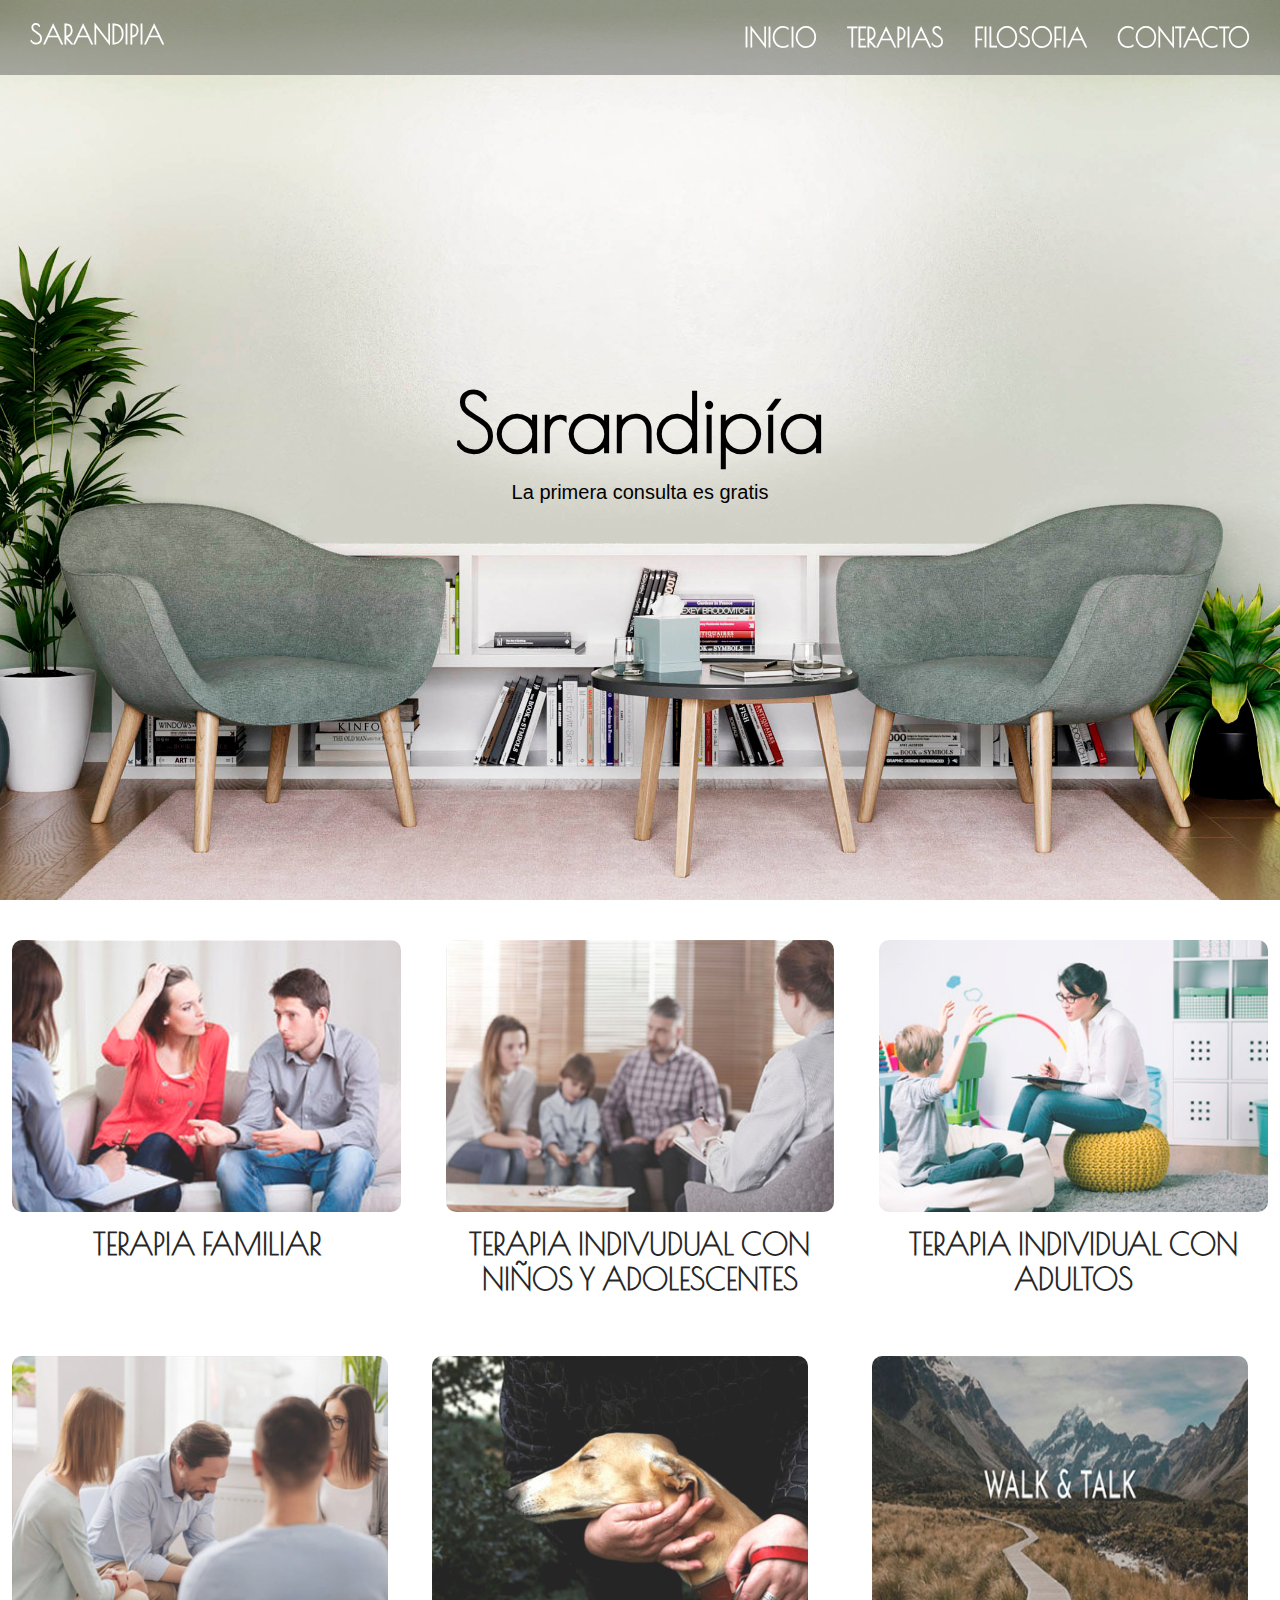
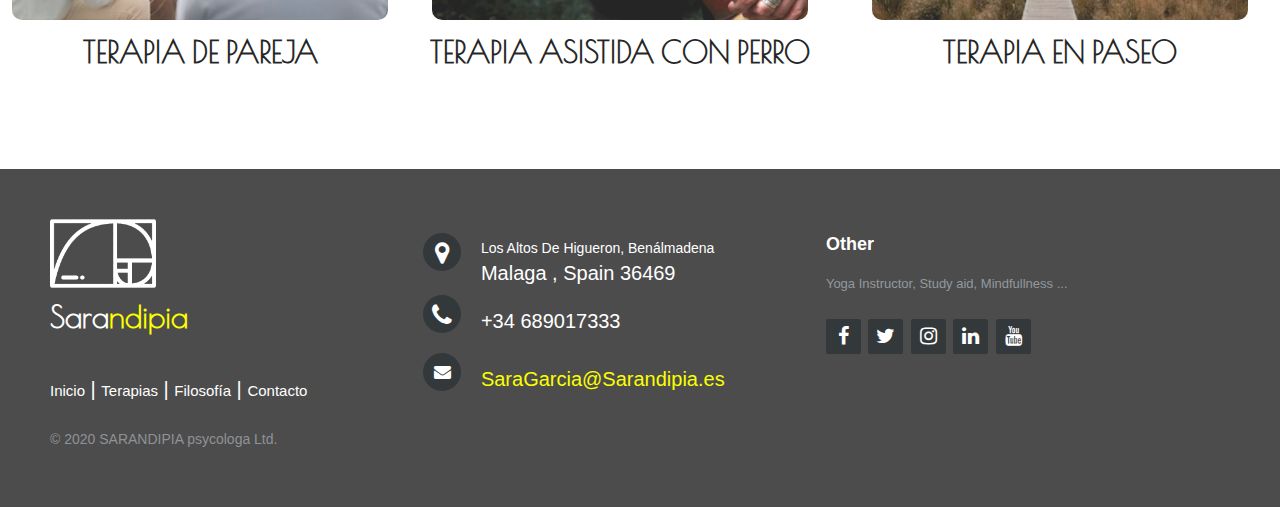
==== index.html @ 500e5649 "Add files via upload" ====
<!DOCTYPE html>
<html lang="es">
	<head>
		<meta charset="UTF-8">
		<meta name="viewport" content="width=device-width, initial-scale=1">
		<title>SARANDIPIA</title>
		<link rel="icon" href="img/favicon.png">
		<link href="css/nav.css" rel="stylesheet">
		<link href="css/style.css" type="text/css" rel="stylesheet">    
		<link href="https://fonts.googleapis.com/css2?family=Poiret+One&display=swap" rel="stylesheet">
		<link rel="stylesheet" href="https://cdnjs.cloudflare.com/ajax/libs/font-awesome/4.7.0/css/font-awesome.min.css">
	</head>
	<body>
		<div class="grid-container">
			<nav class="nav">   
				<!--NAV-->
				<div class="container1">
					<div class="logo">
						<a href="index.html">SARANDIPIA</a>
					</div>
					<div id="mainListDiv" class="main_list">
						<ul class="navlinks">
							<li><a href="index.html">INICIO</a></li>
							<li><a href="terapias.html">TERAPIAS</a></li>
							<li><a href="filosofia.html">FILOSOFIA</a></li>
							<li><a href="contacto.html">CONTACTO</a></li>
						</ul>
					</div>
					<span class="navTrigger">
						<i></i>
						<i></i>
						<i></i>
					</span>
				</div>
			</nav> 
			<!--JUMBO-->
			<div class="jumbo">
				<div class="jumboheader">
                    Sarandipía <br>
                    <p>La primera consulta es gratis<p>
                </div> 
			</div>
			<div class="jumbo1">
				<div class="jumboheader">
                    Sarandipía <br>
                    <p>La primera consulta es gratis<p>
                </div> 
            </div>
            <!--GRID-->
			<div class="linkbox">
				<div class="container3">
                    <a href="terapias.html#terafam" style="text-decoration: none; color: black ;">
					<img src="img/pic1.jpg" alt="engine1" class="image">
						<div class="overlay">
						<div class="text">TERAPIA FAMILIAR</div>
                    </div>
                    </a>
				</div>
				<div class="container3">
                    <a href="terapias.html#indinino" style="text-decoration: none; color: black ;">
					<img src="img/pic2.jpg" alt="engine2" class="image">
						<div class="overlay">
						<div class="text">TERAPIA INDIVUDUAL CON NIÑOS Y ADOLESCENTES</div>
                    </div>
                    </a>
				</div>
				<div class="container3">
                    <a href="terapias.html#indiadult" style="text-decoration: none; color: black ;">
					<img src="img/pic3.jpg" alt="engine3" class="image">
						<div class="overlay">
						<div class="text">TERAPIA INDIVIDUAL CON ADULTOS</div>
                    </div>
                    </a>
                </div>
            </div>
            <div class="linkbox">
                <div class="container3">
                    <a href="terapias.html#terapareja" style="text-decoration: none; color: black ;">
                    <img src="img/pic4.jpg" alt="engine4" class="image">
                        <div class="overlay">
                        <div class="text">TERAPIA DE PAREJA</div>
                    </div>
                    </a>
				</div>
				<div class="container3">
                    <a href="terapias.html#teraperro" style="text-decoration: none; color: black ;">
					<img src="img/pic5.jpg" alt="engine1" class="image">
						<div class="overlay">
						<div class="text">TERAPIA ASISTIDA CON PERRO</div>
					</div>
				</div>
				<div class="container3">
                    <a href="terapias.html#terapaseo" style="text-decoration: none; color: black ;">
					<img src="img/pic6.jpg" alt="engine2" class="image">
						<div class="overlay">
						<div class="text">TERAPIA EN PASEO</div>
					</div>
                </div>
            </div>
        </div>
        <footer class="footer-distributed">
            <div class="footer-left">
                <img src="img/fibo.png">
                <h3>Sara<span>ndipia</span></h3>
                <p class="footer-links">
                    <a href="index.html">Inicio</a>
                    |
                    <a href="terapias.html">Terapias</a>
                    |
                    <a href="filosofia.html">Filosofía</a>
                    |
                    <a href="contact.html">Contacto</a>
                </p>
                <p class="footer-company-name">© 2020 SARANDIPIA psycologa Ltd.</p>
            </div>
            <div class="footer-center">
                <div>
                    <i class="fa fa-map-marker"></i>
                    <p><span> Los Altos De Higueron, Benálmadena</span>
                        Malaga , Spain 36469</p>
                </div>
                <div>
                    <i class="fa fa-phone"></i>
                    <p>+34 689017333</p>
                </div>
                <div>
                    <i class="fa fa-envelope"></i>
                    <p><a href="mailto:saragarcia@sarandipia.es">SaraGarcia@Sarandipia.es</a></p>
                </div>
            </div>
            <div class="footer-right">
                <p class="footer-company-about">
                    <span>Other </span>
                    Yoga Instructor, Study aid, Mindfullness ...</p>
                <div class="footer-icons">
                    <a href="#"><i class="fa fa-facebook"></i></a>
                    <a href="#"><i class="fa fa-twitter"></i></a>
                    <a href="#"><i class="fa fa-instagram"></i></a>
                    <a href="#"><i class="fa fa-linkedin"></i></a>
                    <a href="#"><i class="fa fa-youtube"></i></a>
                </div>
            </div>
        </footer>
    </body>
    <script src="js/jquery.min.js"></script>
    <script src="js/scripts.js"></script>
</html>
---- css/nav.css ----
html,
body {
    margin: 0;
    box-sizing : border-box ;
    font-family : 'Poiret One', cursive; 
    font-size : 62.5% ;
    font-size : 10px;
    color: black;
}

.nav {
    width: 100%;
    height: 35px;
    position: fixed;
    line-height: 30px;
    text-align: center;
    background-color: rgb(94, 94, 94, 0.5);/************ NAVBAR BACKGROUND COLOR ************/
    z-index: 1;
}

.nav div.logo {
    float: left;
    width: auto;
    height: auto;
    padding-left: 3rem;
}
/************************************************************LOGO********************************/
.nav div.logo a {
    text-decoration: none;
    color: rgb(255, 255, 255);
    font-size: 2.5rem;
    font-weight: bold;
}

.nav div.logo a:hover {
    color: #37ff05;
    text-shadow: #37ff05;
}

.nav div.main_list {
    height: 65px;
    float: right;
}

.nav div.main_list ul {
    width: 100%;
    height: 65px;
    display: flex;
    list-style: none;
    margin: 0;
    padding: 0;
}

.nav div.main_list ul li {
    width: auto;
    height: 65px;
    padding: 0;
    padding-right: 3rem;
}
/************************************************************navbar list *************************/
.nav div.main_list ul li a {
    text-decoration: none;
    color: #fff;
    line-height: 35px;
    font-size: 2.5rem;
    font-weight: bold;
}
.nav div.main_list ul li a:hover {
    color: #37ff05;
    font-size: 2.51rem;
    
}
/************************************************************Home section****************************/
.navTrigger {
    display: none;
}
.nav {
    padding-top: 20px;
    padding-bottom: 20px;
    -webkit-transition: all 0.4s ease;
    transition: all 0.4s ease;
}
/*********************************************************Media query section*************************/
@media screen and (min-width: 768px) and (max-width: 1024px) {
    .container1 {
        margin: 0;
    }
}

@media screen and (max-width:768px) {
    .navTrigger {
        display: block;
    }
    .nav div.logo {
        margin-left: 15px;
    }
    .nav div.main_list {
        width: 50%;
        height: 0;
        overflow: hidden;
    }
    .nav div.show_list {
        height: auto;
        display: none;
        padding-top: 55px;     /************************DROP MENU PADDING FROM TOP******************/
    }
    .nav div.main_list ul {
        flex-direction: column;
        width: 100%;
        height: 30vh;
        padding-top: 30px;
        right: 0;
        left: 0;
        bottom: 0;
        background-color:  black;
        background-position: center top;
    }
    .nav div.main_list ul li {
        width: 100%;
        text-align: right;
    }
    .nav div.main_list ul li a {
        text-align: center;
        width: 100%;
        font-size: 3rem;
        padding: 20px;       /*************** drop menus text distance from the right *****************/
    }
    .nav div.media_button {
        display: block;
    }
}
/*************************************************Animation *******************************************/
.navTrigger {
    cursor: pointer;
    width: 30px;
    height: 25px;
    margin: auto;
    position: absolute;
    right: 30px;
    top: 0;
    bottom: 0;
}

.navTrigger i {
    background-color: #fff;
    border-radius: 2px;
    content: '';
    display: block;
    width: 100%;
    height: 4px;
}

.navTrigger i:nth-child(1) {
    -webkit-animation: outT 0.8s backwards;
    animation: outT 0.8s backwards;
    -webkit-animation-direction: reverse;
    animation-direction: reverse;
}

.navTrigger i:nth-child(2) {
    margin: 5px 0;
    -webkit-animation: outM 0.8s backwards;
    animation: outM 0.8s backwards;
    -webkit-animation-direction: reverse;
    animation-direction: reverse;
}

.navTrigger i:nth-child(3) {
    -webkit-animation: outBtm 0.8s backwards;
    animation: outBtm 0.8s backwards;
    -webkit-animation-direction: reverse;
    animation-direction: reverse;
}

.navTrigger.active i:nth-child(1) {
    -webkit-animation: inT 0.8s forwards;
    animation: inT 0.8s forwards;
}

.navTrigger.active i:nth-child(2) {
    -webkit-animation: inM 0.8s forwards;
    animation: inM 0.8s forwards;
}

.navTrigger.active i:nth-child(3) {
    -webkit-animation: inBtm 0.8s forwards;
    animation: inBtm 0.8s forwards;
}

@-webkit-keyframes inM {
    50% {
        -webkit-transform: rotate(0deg);
    }
    100% {
        -webkit-transform: rotate(45deg);
    }
}
@keyframes inM {
    50% {
        transform: rotate(0deg);
    }
    100% {
        transform: rotate(45deg);
    }
}

@-webkit-keyframes outM {
    50% {
        -webkit-transform: rotate(0deg);
    }
    100% {
        -webkit-transform: rotate(45deg);
    }
}

@keyframes outM {
    50% {
        transform: rotate(0deg);
    }
    100% {
        transform: rotate(45deg);
    }
}

@-webkit-keyframes inT {
    0% {
        -webkit-transform: translateY(0px) rotate(0deg);
    }
    50% {
        -webkit-transform: translateY(9px) rotate(0deg);
    }
    100% {
        -webkit-transform: translateY(9px) rotate(135deg);
    }
}

@keyframes inT {
    0% {
        transform: translateY(0px) rotate(0deg);
    }
    50% {
        transform: translateY(9px) rotate(0deg);
    }
    100% {
        transform: translateY(9px) rotate(135deg);
    }
}

@-webkit-keyframes outT {
    0% {
        -webkit-transform: translateY(0px) rotate(0deg);
    }
    50% {
        -webkit-transform: translateY(9px) rotate(0deg);
    }
    100% {
        -webkit-transform: translateY(9px) rotate(135deg);
    }
}

@keyframes outT {
    0% {
        transform: translateY(0px) rotate(0deg);
    }
    50% {
        transform: translateY(9px) rotate(0deg);
    }
    100% {
        transform: translateY(9px) rotate(135deg);
    }
}

@-webkit-keyframes inBtm {
    0% {
        -webkit-transform: translateY(0px) rotate(0deg);
    }
    50% {
        -webkit-transform: translateY(-9px) rotate(0deg);
    }
    100% {
        -webkit-transform: translateY(-9px) rotate(135deg);
    }
}

@keyframes inBtm {
    0% {
        transform: translateY(0px) rotate(0deg);
    }
    50% {
        transform: translateY(-9px) rotate(0deg);
    }
    100% {
        transform: translateY(-9px) rotate(135deg);
    }
}

@-webkit-keyframes outBtm {
    0% {
        -webkit-transform: translateY(0px) rotate(0deg);
    }
    50% {
        -webkit-transform: translateY(-9px) rotate(0deg);
    }
    100% {
        -webkit-transform: translateY(-9px) rotate(135deg);
    }
}

@keyframes outBtm {
    0% {
        transform: translateY(0px) rotate(0deg);
    }
    50% {
        transform: translateY(-9px) rotate(0deg);
    }
    100% {
        transform: translateY(-9px) rotate(135deg);
    }
}

.affix {
    padding: 0;
    background-color: #111;
}

.myH2 {
    text-align:center;
    font-size: 4rem;
}
.myP {
    text-align: justify;
    padding-left:15%;
    padding-right:15%;
    font-size: 20px;
}
@media all and (max-width:768px){
    .myP {
        padding:2%;
    }
}
---- css/style.css ----
/*********************************BODY***************************************/
body {
  margin: 0;
  font-size: 20px;
}

/*********************************BODY***************************************/
/*********************************JUMBO**************************************/
.jumbo {
  background: url(about1.jpg) no-repeat center;
  background-size: cover;
  height: 100vh;
  width: 100%;
}

.jumbo1 {
  background: url(about2.jpg) no-repeat center;
  background-size: cover;
  height: 100vh;
  width: 100%;
}

@media screen and (max-width: 769px) {
  /*******mobile*****/
  div.jumbo {
    display: none;
  }
  div.btmbox {
    background: rgba(3, 0, 155, 0.1);
  }
  div.jumboheader {
    color: white;
  }
  div.overlay {
    display: -ms-grid;
    display: grid;
  }
  div.jumboheader {
    font-size: 6rem;
  }
  div.container3 {
    opacity: 1;
  }
}

@media screen and (max-width: 600px) {
  div.linkbox {
    display: -ms-grid;
    display: grid;
    -ms-grid-columns: 1fr;
        grid-template-columns: 1fr;
  }
}

@media screen and (min-width: 769px) {
  /*****TABLET an above*******/
  div.jumbo1 {
    display: none;
  }
}

.jumboheader {
  cursor: default;
  color: black;
  text-align: center;
  -ms-grid-columns: 100%;
      grid-template-columns: 100%;
  -ms-grid-rows: 100vh;
      grid-template-rows: 100vh;
  height: 100vh;
  width: 100%;
  padding-top: 45vh;
  font-family: 'Poiret One', cursive;
  font-size: 8rem;
  font-weight: bolder;
  line-height: 3.5rem;
}

/*********************************JUMBO**************************************/
/*********************************IMG CONTAINER******************************/
.grid-container1 {
  display: -ms-grid;
  display: grid;
  -ms-grid-columns: 1fr 1fr 1fr;
      grid-template-columns: 1fr 1fr 1fr;
  -ms-grid-rows: 1fr 1fr 1fr;
      grid-template-rows: 1fr 1fr 1fr;
  gap: 0px 0px;
}

.linkbox {
  display: -webkit-box;
  display: -ms-flexbox;
  display: flex;
  -webkit-box-pack: center;
      -ms-flex-pack: center;
          justify-content: center;
  text-align: center;
  font-size: 2rem;
  font-weight: bolder;
  padding-top: 2rem;
  padding-bottom: 2rem;
  grid-gap: 2rem;
  -ms-grid-columns: (minmax(250px, 2fr))[auto-fill];
      grid-template-columns: repeat(auto-fill, minmax(250px, 2fr));
}

.container3 {
  position: relative;
  width: 100%;
  padding-top: 2rem;
  opacity: 0.85;
  -webkit-transition: 0.5s ease;
  transition: 0.5s ease;
}

.image {
  width: 94%;
  height: auto;
  border-radius: 10px;
}

.container3:hover {
  opacity: 1;
}

.text {
  font-size: 3rem;
  margin-top: 60px;
  font-weight: bold;
  margin-top: 10px;
}

/*********************************IMG CONTAINER******************************/
/***********************************terapias*********************************/
.main {
  left: 50%;
  font-size: 3rem;
  font-weight: bold;
  line-height: 3.5rem;
  padding-top: 5rem;
  padding-bottom: 5rem;
  overflow: hidden;
}

.textblock {
  margin-right: 30px;
  margin-left: 30px;
}

@media screen and (min-width: 769px) {
  .textblock {
    margin-left: 5rem;
    margin-right: 5rem;
    border: 0px solid;
    border-color: #e5e5e5 #dbdbdb #d2d2d2;
    border-radius: 20px;
    padding: 20px 10px 20px 20px;
    -webkit-box-shadow: rgba(0, 0, 0, 0.3) 2px 2px 5px;
    box-shadow: rgba(0, 0, 0, 0.3) 2px 2px 5px;
  }
}

.textblock .col {
  -webkit-box-sizing: border-box;
          box-sizing: border-box;
  width: 250px;
  height: 150px;
  color: #343434;
  border-right: 1px solid #dadada;
}

p {
  padding-top: 15px;
  font-size: 2rem;
  font-family: Arial, Helvetica, sans-serif;
  font-weight: 200;
}

h3 {
  font-family: Arial, Helvetica, sans-serif;
  font-weight: bolder;
  font-size: 5rem;
  line-height: 5rem;
  padding-top: 0px;
  color: #30a1a5;
}

.pic1 {
  float: left;
  padding-left: 2px;
  padding-right: 20px;
  border-radius: 20px;
  padding-bottom: 30px;
  padding-top: 30px;
}

.pic2 {
  float: right;
  padding-left: 20px;
  padding-right: 2px;
  border-radius: 20px;
  padding-bottom: 30px;
}

@media screen and (max-width: 600px) {
  div.main {
    -webkit-box-pack: center;
        -ms-flex-pack: center;
            justify-content: center;
  }
  h3 {
    font-size: 3rem;
    -ms-flex-item-align: center;
        -ms-grid-row-align: center;
        align-self: center;
  }
}

/***********************************terapias*********************************/
/************************************FOOTER**********************************/
footer {
  position: static;
  bottom: 0;
}

@media (max-height: 800px) {
  footer {
    position: static;
  }
  header {
    padding-top: 40px;
  }
}

.footer-distributed {
  background-color: rgba(0, 0, 0, 0.7);
  -webkit-box-sizing: border-box;
          box-sizing: border-box;
  width: 100%;
  text-align: left;
  font: bold 16px sans-serif;
  padding: 50px 50px 60px 50px;
  margin-top: 80px;
}

.footer-distributed .footer-left,
.footer-distributed .footer-center,
.footer-distributed .footer-right {
  display: inline-block;
  vertical-align: top;
}

/* Footer left */
.footer-distributed .footer-left {
  width: 30%;
}

.footer-distributed h3 {
  color: #ffffff;
  font-family: 'Poiret One', cursive;
  margin: 0;
  font-size: 3rem;
}

/* The company logo */
.footer-distributed .footer-left img {
  width: 30%;
}

.footer-distributed h3 span {
  color: #fbff00;
}

/* Footer links */
.footer-distributed .footer-links {
  color: #ffffff;
  margin: 20px 0 12px;
}

.footer-distributed .footer-links :hover {
  color: #37ff05;
}

.footer-distributed .footer-links a {
  display: inline-block;
  line-height: 1.8;
  text-decoration: none;
  color: inherit;
  font-size: 1.5rem;
}

.footer-distributed .footer-company-name {
  color: #8f9296;
  font-size: 14px;
  font-weight: normal;
  margin: 0;
}

/* Footer Center */
.footer-distributed .footer-center {
  width: 35%;
}

.footer-distributed .footer-center i {
  background-color: #33383b;
  color: #ffffff;
  font-size: 25px;
  width: 38px;
  height: 38px;
  border-radius: 50%;
  text-align: center;
  line-height: 42px;
  margin: 10px 15px;
  vertical-align: middle;
}

.footer-distributed .footer-center i.fa-envelope {
  font-size: 17px;
  line-height: 38px;
}

.footer-distributed .footer-center p {
  display: inline-block;
  color: #ffffff;
  vertical-align: middle;
  margin: 0;
}

.footer-distributed .footer-center p :hover {
  color: #000141;
}

.footer-distributed .footer-center p span {
  display: block;
  font-weight: normal;
  font-size: 14px;
  line-height: 2;
}

.footer-distributed .footer-center p a {
  color: #fbff00;
  text-decoration: none;
}

/* Footer Right */
.footer-distributed .footer-right {
  width: 30%;
}

.footer-distributed .footer-company-about {
  line-height: 20px;
  color: #92999f;
  font-size: 13px;
  font-weight: normal;
  margin: 0;
}

.footer-distributed .footer-company-about span {
  display: block;
  color: #ffffff;
  font-size: 18px;
  font-weight: bold;
  margin-bottom: 20px;
}

.footer-distributed .footer-icons {
  margin-top: 25px;
}

.footer-distributed .footer-icons a {
  display: inline-block;
  width: 35px;
  height: 35px;
  cursor: pointer;
  background-color: #33383b;
  border-radius: 2px;
  font-size: 20px;
  color: #ffffff;
  text-align: center;
  line-height: 35px;
  margin-right: 3px;
  margin-bottom: 5px;
}

/* Here is the code for Responsive Footer */
/* You can remove below code if you don't want Footer to be responsive */
@media (max-width: 880px) {
  .footer-distributed .footer-left,
  .footer-distributed .footer-center,
  .footer-distributed .footer-right {
    display: block;
    width: 100%;
    margin-bottom: 40px;
    text-align: center;
  }
  .footer-distributed .footer-center i {
    margin-left: 0;
  }
}
/*# sourceMappingURL=style.css.map */
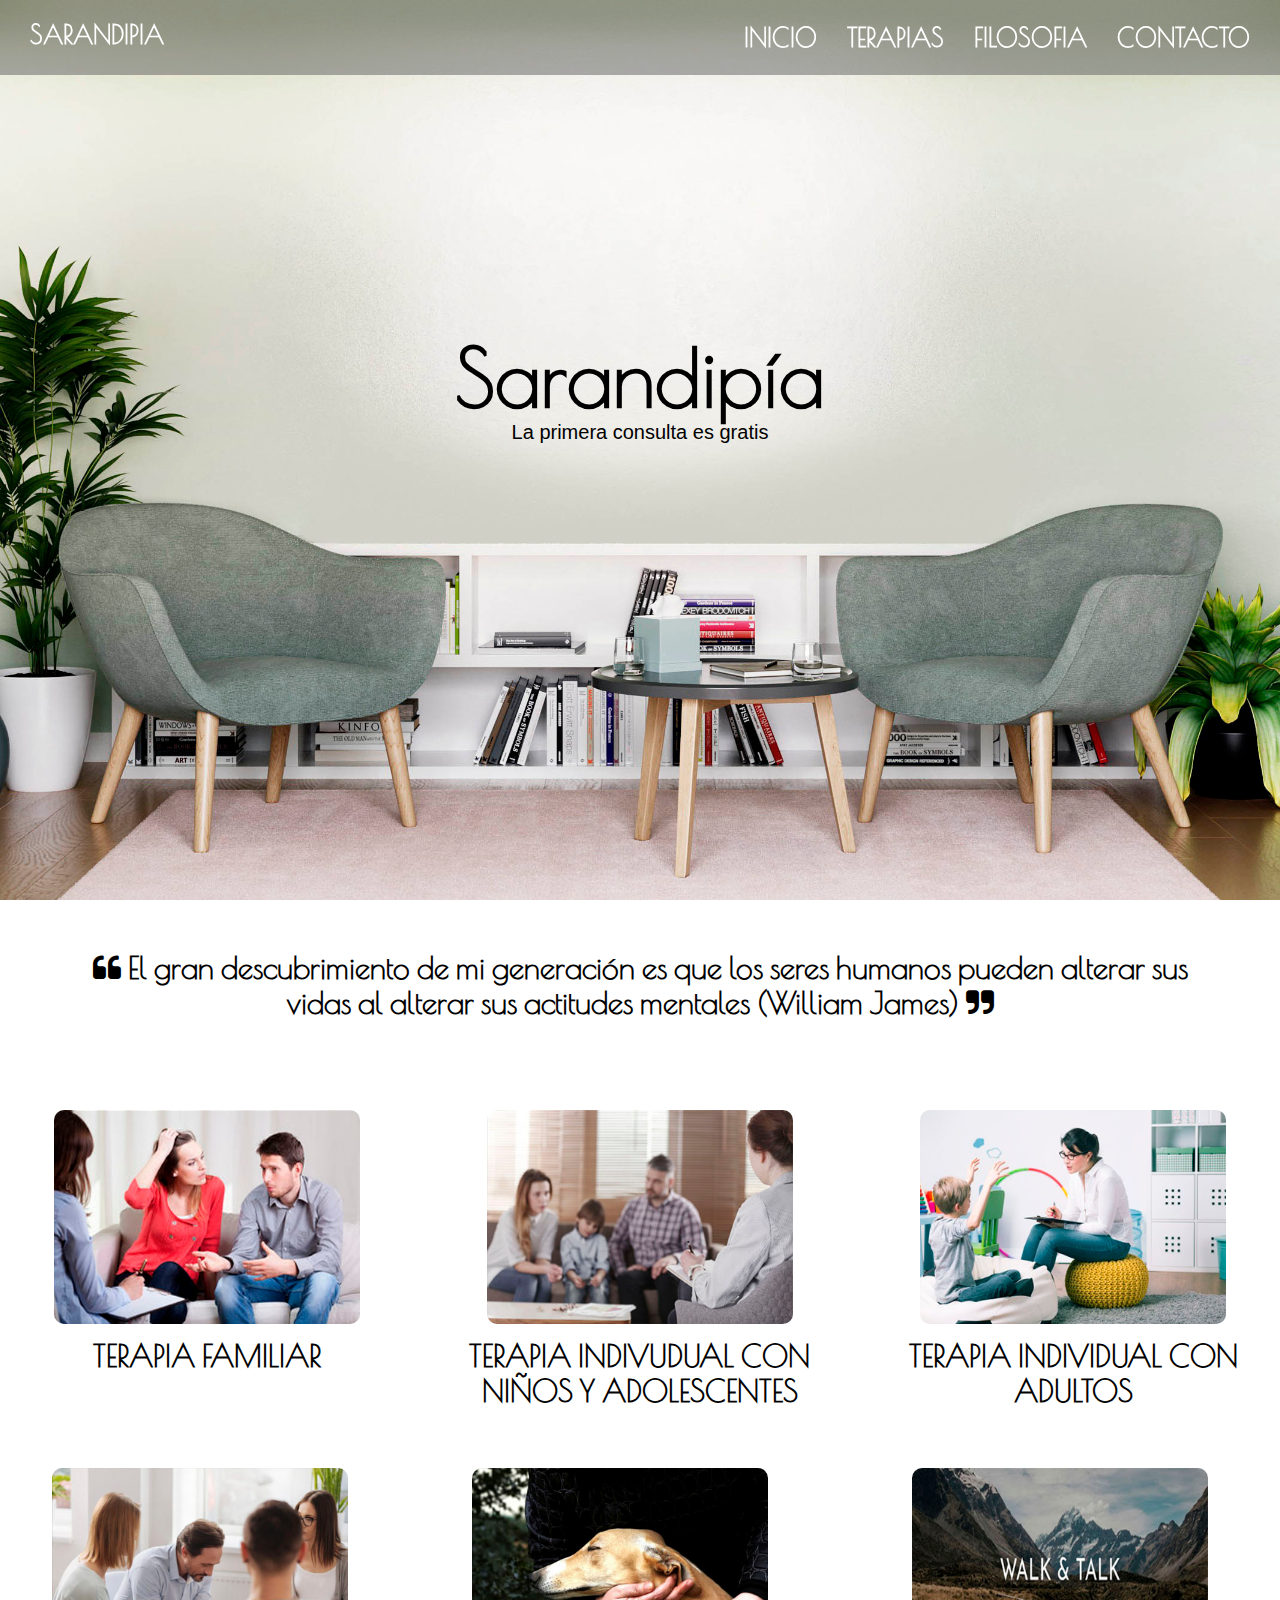
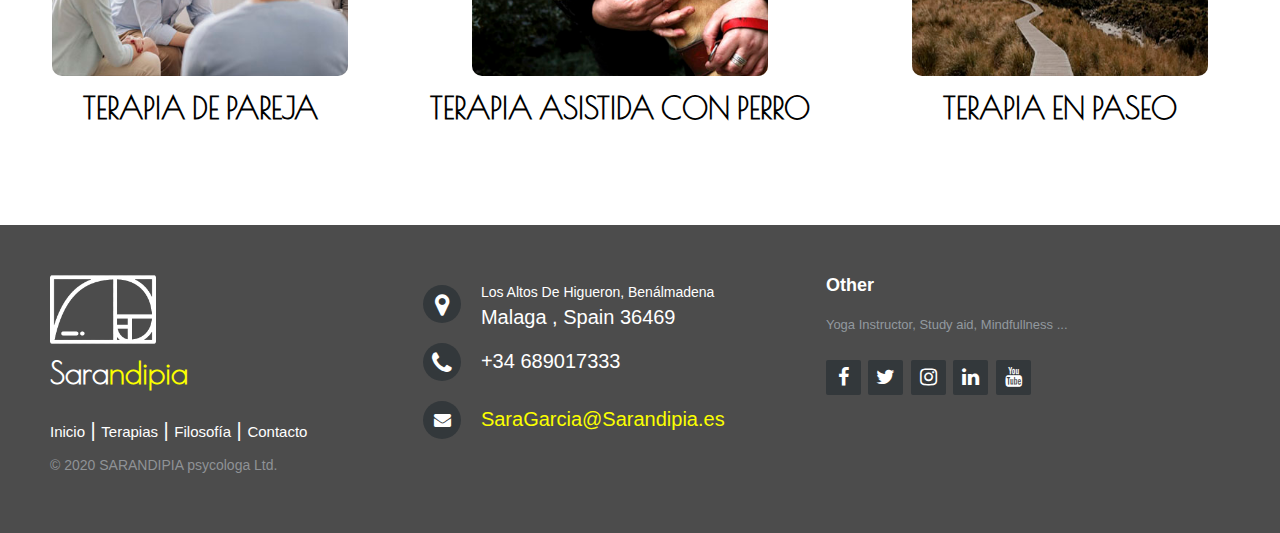
==== commit 42a206c7: "Add files via upload" ====
--- a/index.html
+++ b/index.html
@@ -45,6 +45,11 @@
                     Sarandipía <br>
                     <p>La primera consulta es gratis<p>
                 </div> 
+            </div>
+            <!--GRID-->
+            <div class="quotes">
+                <h2><i class="fa fa-quote-left"></i>  El gran descubrimiento de mi generación es que los seres humanos pueden alterar sus 
+                vidas al alterar sus actitudes mentales (William James)  <i class="fa fa-quote-right"></i></h2>
             </div>
             <!--GRID-->
 			<div class="linkbox">
@@ -98,7 +103,7 @@
                 </div>
             </div>
         </div>
-        <footer class="footer-distributed">
+        <footer class="footer-distributed" id="contact"> 
             <div class="footer-left">
                 <img src="img/fibo.png">
                 <h3>Sara<span>ndipia</span></h3>
--- a/css/style.css
+++ b/css/style.css
@@ -30,6 +30,7 @@
   }
   div.jumboheader {
     color: white;
+    padding-top: 50vh;
   }
   div.overlay {
     display: -ms-grid;
@@ -69,11 +70,18 @@
       grid-template-rows: 100vh;
   height: 100vh;
   width: 100%;
-  padding-top: 45vh;
+  padding-top: 40vh;
   font-family: 'Poiret One', cursive;
   font-size: 8rem;
   font-weight: bolder;
   line-height: 3.5rem;
+}
+
+.quotes {
+  text-align: center;
+  padding: 25px 25px;
+  margin-left: 4rem;
+  margin-right: 4rem;
 }
 
 /*********************************JUMBO**************************************/
@@ -109,19 +117,19 @@
   position: relative;
   width: 100%;
   padding-top: 2rem;
-  opacity: 0.85;
+  opacity: 1;
   -webkit-transition: 0.5s ease;
   transition: 0.5s ease;
 }
 
 .image {
-  width: 94%;
+  width: 74%;
   height: auto;
   border-radius: 10px;
 }
 
 .container3:hover {
-  opacity: 1;
+  opacity: 0.75;
 }
 
 .text {
@@ -149,15 +157,12 @@
 }
 
 @media screen and (min-width: 769px) {
+  /************FULL SCREEN **************/
   .textblock {
-    margin-left: 5rem;
-    margin-right: 5rem;
-    border: 0px solid;
-    border-color: #e5e5e5 #dbdbdb #d2d2d2;
-    border-radius: 20px;
-    padding: 20px 10px 20px 20px;
-    -webkit-box-shadow: rgba(0, 0, 0, 0.3) 2px 2px 5px;
-    box-shadow: rgba(0, 0, 0, 0.3) 2px 2px 5px;
+    padding: 25px 25px;
+    -webkit-box-shadow: 1px 1px 1px #888;
+            box-shadow: 1px 1px 1px #888;
+    border-radius: 10px;
   }
 }
 
@@ -168,22 +173,23 @@
   height: 150px;
   color: #343434;
   border-right: 1px solid #dadada;
+  padding: 10px 10px;
 }
 
 p {
-  padding-top: 15px;
+  padding-top: 0px;
   font-size: 2rem;
   font-family: Arial, Helvetica, sans-serif;
-  font-weight: 200;
+  font-weight: 1;
 }
 
 h3 {
   font-family: Arial, Helvetica, sans-serif;
-  font-weight: bolder;
-  font-size: 5rem;
+  font-weight: 999;
+  font-size: 4rem;
   line-height: 5rem;
   padding-top: 0px;
-  color: #30a1a5;
+  color: #0096aa;
 }
 
 .pic1 {
@@ -191,8 +197,7 @@
   padding-left: 2px;
   padding-right: 20px;
   border-radius: 20px;
-  padding-bottom: 30px;
-  padding-top: 30px;
+  padding-bottom: 20px;
 }
 
 .pic2 {
@@ -200,7 +205,6 @@
   padding-left: 20px;
   padding-right: 2px;
   border-radius: 20px;
-  padding-bottom: 30px;
 }
 
 @media screen and (max-width: 600px) {
@@ -215,6 +219,21 @@
         -ms-grid-row-align: center;
         align-self: center;
   }
+}
+
+.highlightme {
+  color: #0096aa;
+  font-style: italic;
+  font-size: 22px;
+  font-weight: 999;
+  font-family: 'Gill Sans', 'Gill Sans MT', Calibri, 'Trebuchet MS', sans-serif;
+}
+
+.highlightme1 {
+  color: #0096aa;
+  font-size: 25px;
+  font-weight: 999;
+  font-family: 'Gill Sans', 'Gill Sans MT', Calibri, 'Trebuchet MS', sans-serif;
 }
 
 /***********************************terapias*********************************/
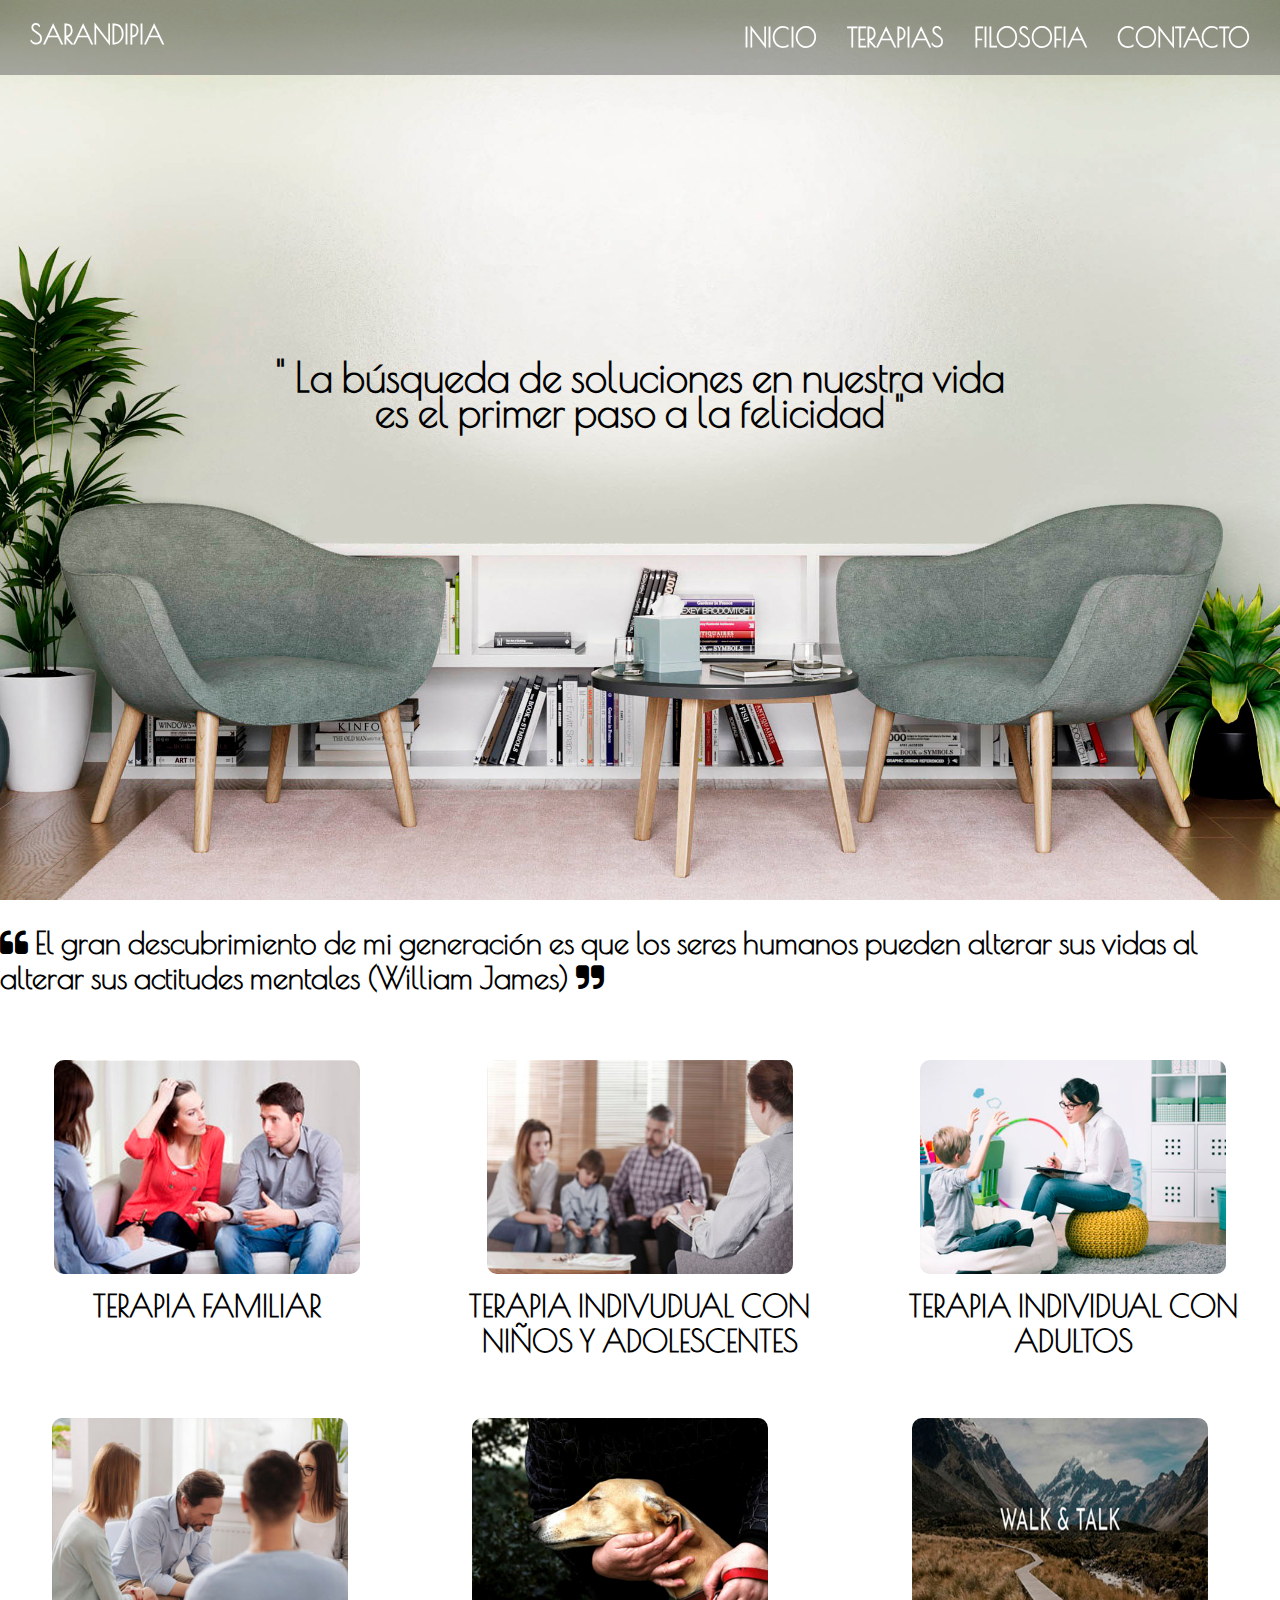
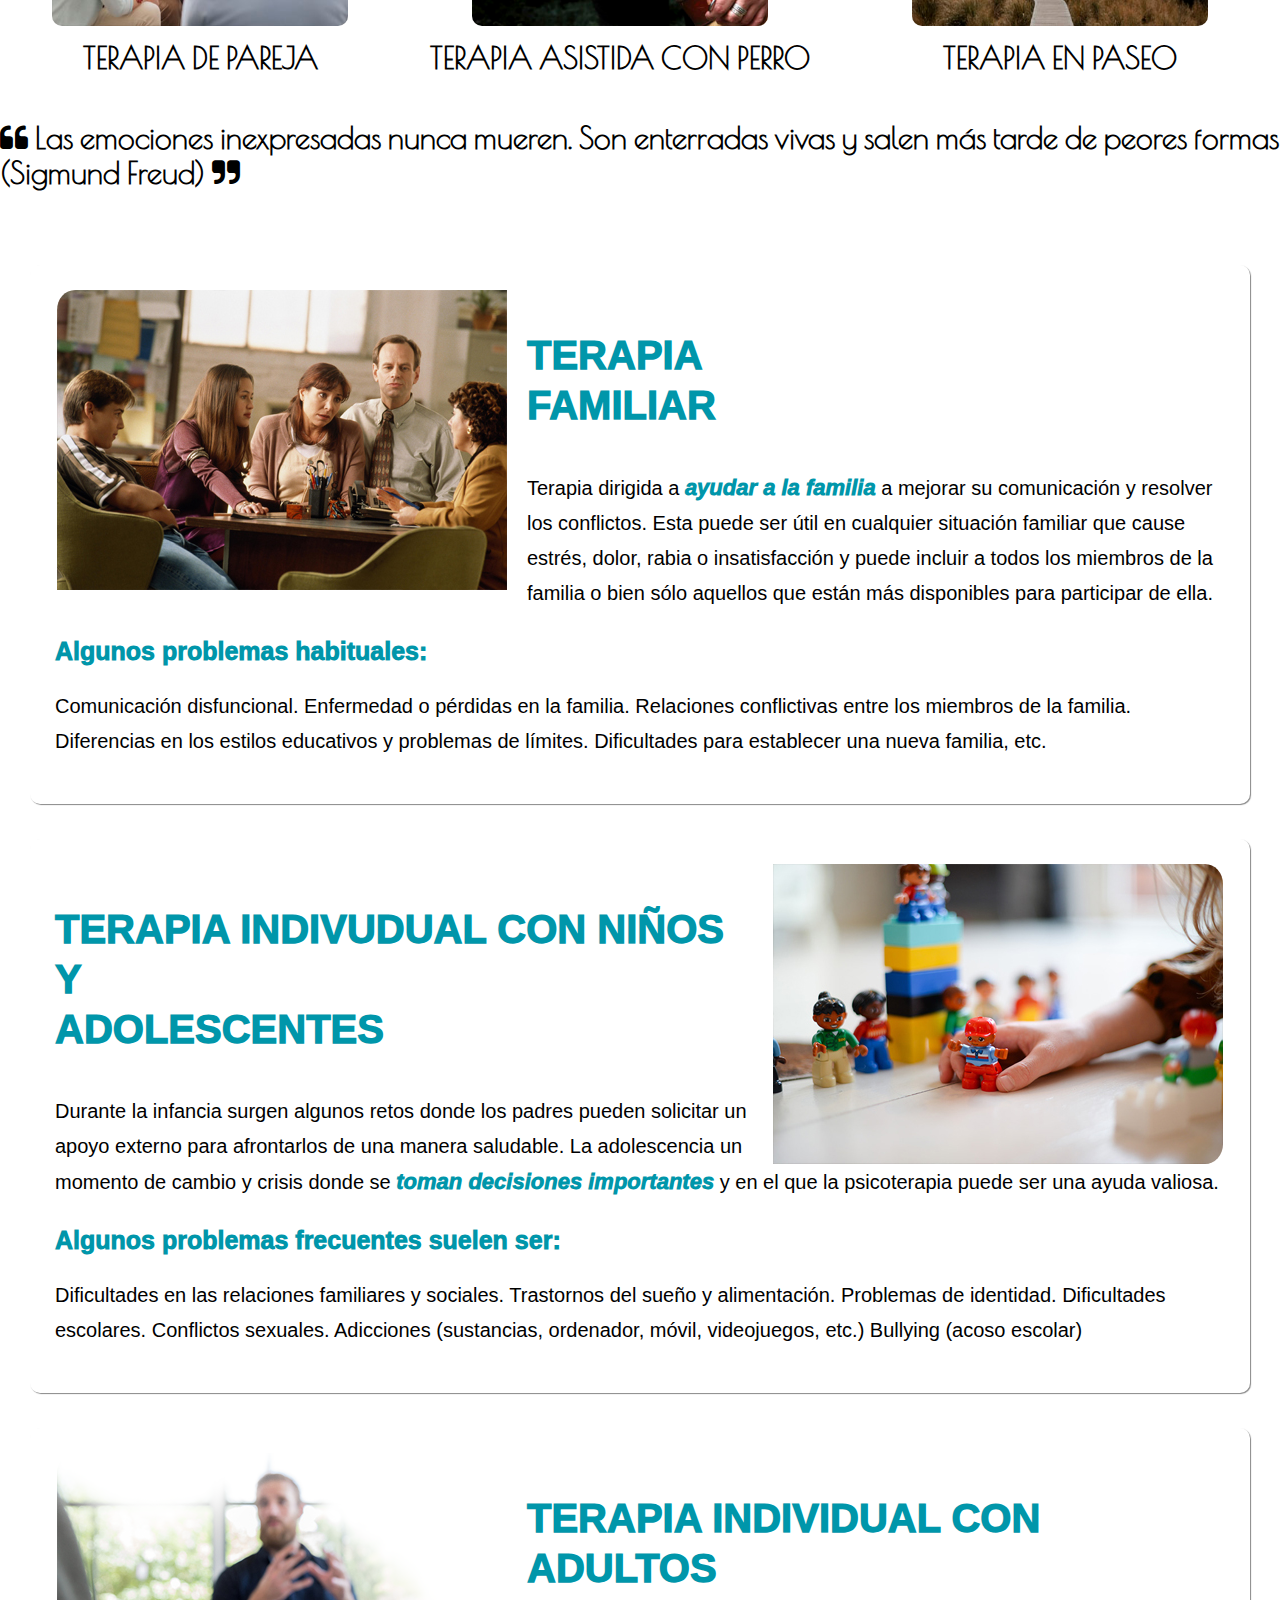
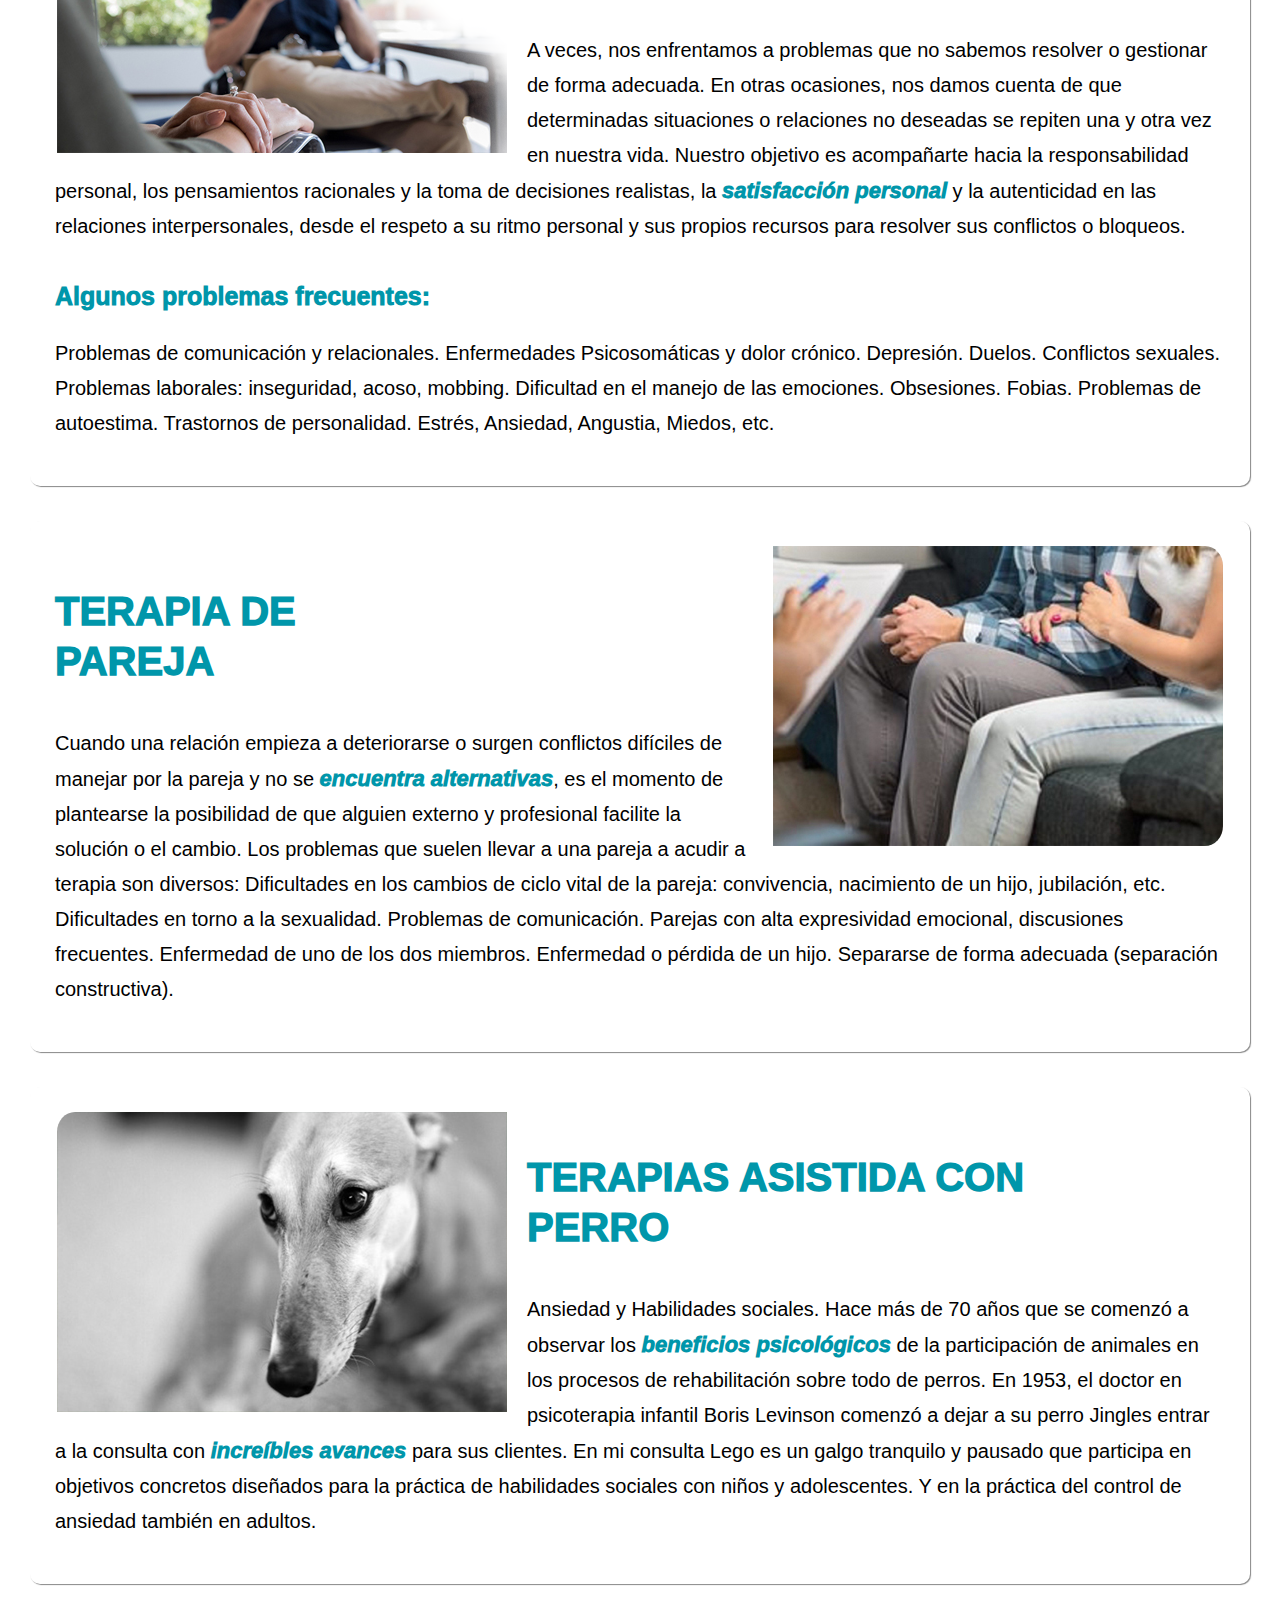
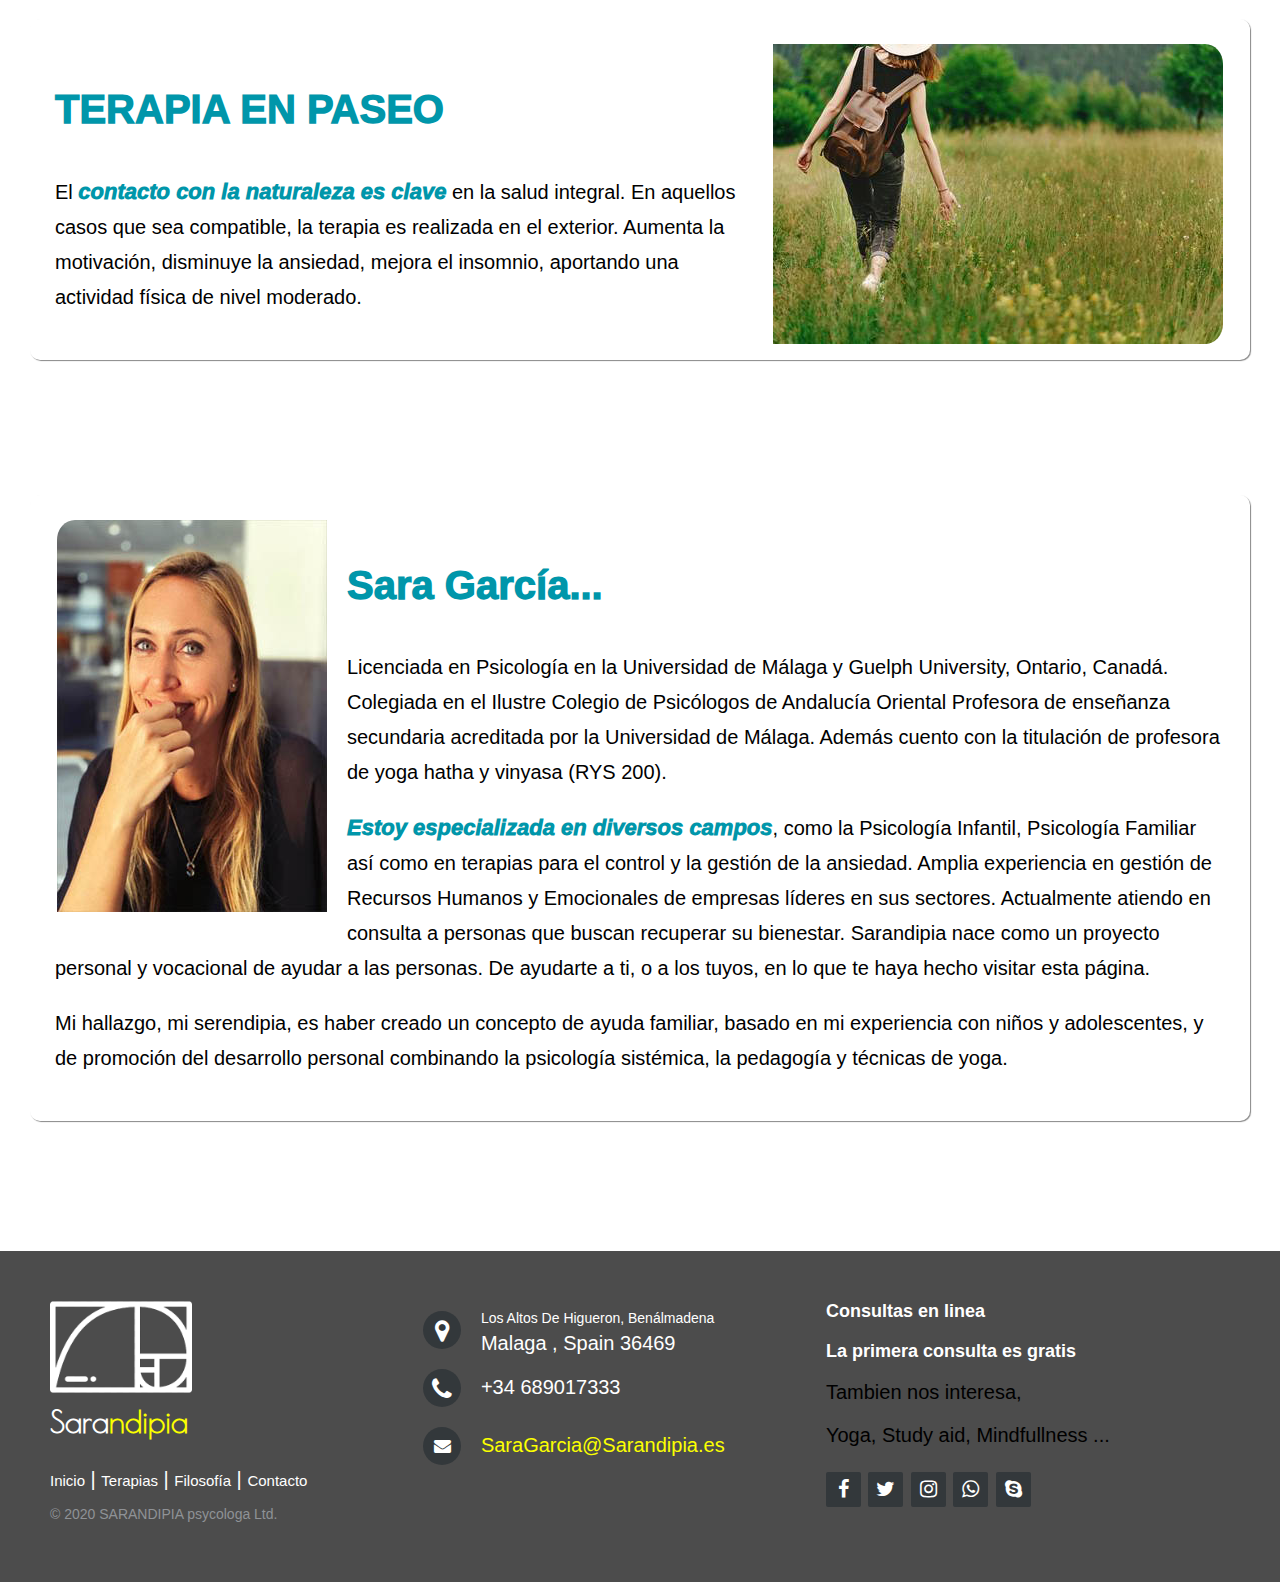
==== commit 111564ab: "Add files via upload" ====
--- a/index.html
+++ b/index.html
@@ -6,11 +6,14 @@
 		<title>SARANDIPIA</title>
 		<link rel="icon" href="img/favicon.png">
 		<link href="css/nav.css" rel="stylesheet">
-		<link href="css/style.css" type="text/css" rel="stylesheet">    
+        <link href="css/style.css" type="text/css" rel="stylesheet">  
+        <link href="https://fonts.googleapis.com/css2?family=Rock+Salt&family=Sacramento&display=swap" rel="stylesheet">
+        <link href="https://fonts.googleapis.com/css2?family=Trispace:wght@700&display=swap" rel="stylesheet">  
 		<link href="https://fonts.googleapis.com/css2?family=Poiret+One&display=swap" rel="stylesheet">
 		<link rel="stylesheet" href="https://cdnjs.cloudflare.com/ajax/libs/font-awesome/4.7.0/css/font-awesome.min.css">
 	</head>
 	<body>
+        <!-----------------------------------------NAV------------------------------------------------>
 		<div class="grid-container">
 			<nav class="nav">   
 				<!--NAV-->
@@ -21,9 +24,9 @@
 					<div id="mainListDiv" class="main_list">
 						<ul class="navlinks">
 							<li><a href="index.html">INICIO</a></li>
-							<li><a href="terapias.html">TERAPIAS</a></li>
-							<li><a href="filosofia.html">FILOSOFIA</a></li>
-							<li><a href="contacto.html">CONTACTO</a></li>
+							<li><a href="#terapias">TERAPIAS</a></li>
+							<li><a href="#filosofia">FILOSOFIA</a></li>
+							<li><a href="#contacto">CONTACTO</a></li>
 						</ul>
 					</div>
 					<span class="navTrigger">
@@ -32,89 +35,224 @@
 						<i></i>
 					</span>
 				</div>
-			</nav> 
-			<!--JUMBO-->
-			<div class="jumbo">
-				<div class="jumboheader">
-                    Sarandipía <br>
-                    <p>La primera consulta es gratis<p>
-                </div> 
-			</div>
-			<div class="jumbo1">
-				<div class="jumboheader">
-                    Sarandipía <br>
-                    <p>La primera consulta es gratis<p>
-                </div> 
-            </div>
-            <!--GRID-->
-            <div class="quotes">
-                <h2><i class="fa fa-quote-left"></i>  El gran descubrimiento de mi generación es que los seres humanos pueden alterar sus 
-                vidas al alterar sus actitudes mentales (William James)  <i class="fa fa-quote-right"></i></h2>
-            </div>
-            <!--GRID-->
-			<div class="linkbox">
-				<div class="container3">
-                    <a href="terapias.html#terafam" style="text-decoration: none; color: black ;">
-					<img src="img/pic1.jpg" alt="engine1" class="image">
-						<div class="overlay">
-						<div class="text">TERAPIA FAMILIAR</div>
-                    </div>
-                    </a>
-				</div>
-				<div class="container3">
-                    <a href="terapias.html#indinino" style="text-decoration: none; color: black ;">
-					<img src="img/pic2.jpg" alt="engine2" class="image">
-						<div class="overlay">
-						<div class="text">TERAPIA INDIVUDUAL CON NIÑOS Y ADOLESCENTES</div>
-                    </div>
-                    </a>
-				</div>
-				<div class="container3">
-                    <a href="terapias.html#indiadult" style="text-decoration: none; color: black ;">
-					<img src="img/pic3.jpg" alt="engine3" class="image">
-						<div class="overlay">
-						<div class="text">TERAPIA INDIVIDUAL CON ADULTOS</div>
-                    </div>
-                    </a>
-                </div>
-            </div>
-            <div class="linkbox">
-                <div class="container3">
-                    <a href="terapias.html#terapareja" style="text-decoration: none; color: black ;">
-                    <img src="img/pic4.jpg" alt="engine4" class="image">
-                        <div class="overlay">
-                        <div class="text">TERAPIA DE PAREJA</div>
-                    </div>
-                    </a>
-				</div>
-				<div class="container3">
-                    <a href="terapias.html#teraperro" style="text-decoration: none; color: black ;">
-					<img src="img/pic5.jpg" alt="engine1" class="image">
-						<div class="overlay">
-						<div class="text">TERAPIA ASISTIDA CON PERRO</div>
-					</div>
-				</div>
-				<div class="container3">
-                    <a href="terapias.html#terapaseo" style="text-decoration: none; color: black ;">
-					<img src="img/pic6.jpg" alt="engine2" class="image">
-						<div class="overlay">
-						<div class="text">TERAPIA EN PASEO</div>
-					</div>
-                </div>
-            </div>
-        </div>
-        <footer class="footer-distributed" id="contact"> 
+            </nav> 
+            <!-------------------------------------NAV------------------------------------------------>
+			<!------------------------------------JUMBO----------------------------------------------->
+            <div class="hero">
+                <div class="jumbo">
+                    <div class="jumboheader">
+                        <p1>" La búsqueda de soluciones
+                        en nuestra vida <br>
+                        es el primer paso
+                        a la felicidad "</p1>
+                    </div> 
+                </div>
+                <div class="jumbo1">
+                    <div class="jumboheader">
+                        Sarandipia <br>
+                        <p>La primera consulta es gratis<p>
+                    </div> 
+                </div>
+            </div>
+            <!------------------------------------JUMBO------------------------------------------------->
+            <!------------------------------------QUOTE------------------------------------------------->
+            <div class="brainbox">
+                <div class="quote">
+                    <h2><i class="fa fa-quote-left"></i>  El gran descubrimiento de mi generación es que los seres humanos pueden alterar sus 
+                    vidas al alterar sus actitudes mentales (William James)  <i class="fa fa-quote-right"></i></h2>
+                </div>
+            </div>
+            <!-------------------------------------QUOTE------------------------------------------------->
+            <!-------------------------------------GRID-------------------------------------------------->
+            <div class="linkboxes">
+                <div class="linkbox">
+                    <div class="container3">
+                        <a href="#terafam" style="text-decoration: none; color: black ;">
+                        <img src="img/pic1.jpg" alt="engine1" class="image">
+                            <div class="overlay">
+                            <div class="text">TERAPIA FAMILIAR</div>
+                        </div>
+                        </a>
+                    </div>
+                    <div class="container3">
+                        <a href="#indinino" style="text-decoration: none; color: black ;">
+                        <img src="img/pic2.jpg" alt="engine2" class="image">
+                            <div class="overlay">
+                            <div class="text">TERAPIA INDIVUDUAL CON NIÑOS Y ADOLESCENTES</div>
+                        </div>
+                        </a>
+                    </div>
+                    <div class="container3">
+                        <a href="#indiadult" style="text-decoration: none; color: black ;">
+                        <img src="img/pic3.jpg" alt="engine3" class="image">
+                            <div class="overlay">
+                            <div class="text">TERAPIA INDIVIDUAL CON ADULTOS</div>
+                        </div>
+                        </a>
+                    </div>
+                </div>
+                <div class="linkbox">
+                    <div class="container3">
+                        <a href="#terapareja" style="text-decoration: none; color: black ;">
+                        <img src="img/pic4.jpg" alt="engine4" class="image">
+                            <div class="overlay">
+                            <div class="text">TERAPIA DE PAREJA</div>
+                        </div>
+                        </a>
+                    </div>
+                    <div class="container3">
+                        <a href="#teraperro" style="text-decoration: none; color: black ;">
+                        <img src="img/pic5.jpg" alt="engine1" class="image">
+                            <div class="overlay">
+                            <div class="text">TERAPIA ASISTIDA CON PERRO</div>
+                        </div>
+                    </div>
+                    <div class="container3">
+                        <a href="#terapaseo" style="text-decoration: none; color: black ;">
+                        <img src="img/pic6.jpg" alt="engine2" class="image">
+                            <div class="overlay">
+                            <div class="text">TERAPIA EN PASEO</div>
+                        </div>
+                    </div>
+                </div>
+            </div>
+        </div>
+        <!-----------------------------------------GRID--------------------------------------------------->
+        <div class="nambox">
+            <div class="quote">
+                <h2><i class="fa fa-quote-left"></i> 
+                Las emociones inexpresadas nunca mueren. Son enterradas vivas y salen más tarde de peores formas (Sigmund Freud)
+                <i class="fa fa-quote-right"></i></h2>
+            </div>
+        </div>
+        <!-----------------------------------------TERAPIAS----------------------------------------------->
+        <div class="main" id="terapias">
+            <section class="textblock" id="terafam">
+                <img src="img/family.jpg" alt="familia en terapia" class="pic1">
+                <h3 >TERAPIA <div class="blacks">FAMILIAR</div></h3>
+                <p>Terapia dirigida a <span class="highlightme">ayudar a la familia</span> a mejorar su comunicación y resolver los 
+                    conflictos. Esta puede ser útil en cualquier situación familiar que cause estrés, 
+                    dolor, rabia o insatisfacción y puede incluir a todos los miembros de la familia o 
+                    bien sólo aquellos que están más disponibles para participar de ella.
+                    <br></p>
+                    <span class="highlightme1"> 
+                    Algunos problemas 
+                    habituales:</span>
+                <p> Comunicación disfuncional.
+                    Enfermedad o pérdidas en la familia.
+                    Relaciones conflictivas entre los miembros de la familia.
+                    Diferencias en los estilos educativos y problemas de límites.
+                    Dificultades para establecer una nueva familia, etc.</p> 
+                </section><br>
+            <section class="textblock"  id="indinino">
+                <img src="img/child.jpg" alt="Terapia individual con niños" class="pic2">
+                <div class="heads">
+                    <h3>TERAPIA INDIVUDUAL CON NIÑOS Y <div class="blacks">ADOLESCENTES</div></h3>
+                </div>
+                <p>Durante la infancia surgen algunos retos donde los padres pueden solicitar un apoyo externo para afrontarlos de una manera saludable.
+                    La adolescencia un momento de cambio y crisis donde se <span class="highlightme"> toman decisiones importantes</span> y en el que la psicoterapia puede ser una ayuda valiosa.</p>
+                    <span class="highlightme1"> 
+                    Algunos problemas frecuentes suelen ser:</span>
+                    <p>Dificultades en las relaciones familiares y sociales.
+                    Trastornos del sueño y alimentación.
+                    Problemas de identidad.
+                    Dificultades escolares.
+                    Conflictos sexuales.
+                    Adicciones (sustancias, ordenador, móvil, videojuegos, etc.)
+                    Bullying (acoso escolar)</p>
+            </section><br>
+            <section class="textblock" id="indiadult">
+                <img src="img/individual.png" alt="Terapia con parejas" class="pic1">
+                <div class="heads1">
+                    <h3>TERAPIA INDIVIDUAL CON <div class="blacks">ADULTOS</div></h3>
+                </div>
+                <p> A veces, nos enfrentamos a problemas que no sabemos resolver o gestionar de forma adecuada. 
+                    En otras ocasiones, nos damos cuenta  de que determinadas situaciones o relaciones no deseadas se repiten 
+                    una y otra vez en nuestra vida. Nuestro objetivo es acompañarte hacia la responsabilidad personal, los pensamientos 
+                    racionales y la toma de decisiones realistas, la <span class="highlightme">satisfacción personal</span> y la autenticidad en las relaciones interpersonales, 
+                    desde el respeto a su ritmo personal y sus propios recursos para resolver sus conflictos o bloqueos. <br><br>
+                    <span class="highlightme1">
+                    Algunos problemas frecuentes:</span>
+                    <p>Problemas de comunicación y relacionales.
+                    Enfermedades Psicosomáticas y dolor crónico.
+                    Depresión.
+                    Duelos.
+                    Conflictos sexuales.
+                    Problemas laborales: inseguridad, acoso, mobbing.
+                    Dificultad en el manejo de las emociones.
+                    Obsesiones. Fobias.
+                    Problemas de autoestima.
+                    Trastornos de personalidad.
+                    Estrés, Ansiedad, Angustia, Miedos, etc.
+                    </p>
+                </section><br>
+            <section class="textblock" id="terapareja">
+                <img src="img/couples.jpeg" alt="Terapia con perro" class="pic2">
+                <h3>TERAPIA DE <div class="blacks">PAREJA</div></h3>
+                <p> Cuando una relación empieza a deteriorarse  o surgen conflictos difíciles de manejar  por la pareja y no se
+                    <span class="highlightme"> encuentra alternativas</span>, 
+                    es el momento de plantearse la posibilidad de que alguien externo y profesional facilite la solución o el cambio. 
+                    Los problemas que suelen llevar a una pareja a acudir a terapia son diversos:
+                    Dificultades en los cambios de ciclo vital de la pareja: convivencia, nacimiento de un hijo, jubilación, etc.
+                    Dificultades en torno a la sexualidad.
+                    Problemas de comunicación.
+                    Parejas con alta expresividad emocional, discusiones frecuentes.
+                    Enfermedad de uno de los dos miembros.
+                    Enfermedad o pérdida de un hijo.
+                    Separarse de forma adecuada (separación constructiva).
+                    </p>
+                </section><br>
+            <section class="textblock" id="teraperro">
+                <img src="img/galgo.jpg" alt="Terapia de paseo" class="pic1">
+                <h3>TERAPIAS ASISTIDA CON <div class="blacks">PERRO</div></h3>
+                <p> Ansiedad y Habilidades sociales.
+                    Hace más de 70 años que se comenzó a observar los <span class="highlightme">beneficios psicológicos</span> de la participación de animales en 
+                    los procesos de rehabilitación sobre todo de perros. En 1953, el doctor en psicoterapia infantil Boris Levinson 
+                    comenzó a dejar a su perro Jingles entrar a la consulta con <span class="highlightme">increíbles avances</span> para sus clientes. 
+                    En mi consulta Lego es un galgo tranquilo y pausado que participa en objetivos concretos diseñados para la 
+                    práctica de habilidades sociales con niños y adolescentes. Y en la práctica del control de ansiedad también en 
+                    adultos.
+                </p>
+            </section><br> 
+            <section class="textblock" id="terapaseo">
+                <img src="img/paseo.jpg" alt="Terapia con perro" class="pic2">
+                <h3>TERAPIA EN PASEO</h3>
+                <p> El <span class="highlightme">contacto con la naturaleza es clave</span> en la salud integral. En aquellos casos que sea compatible, 
+                    la terapia es realizada en el exterior. Aumenta la motivación, disminuye la ansiedad, mejora el insomnio, 
+                    aportando una actividad física de nivel moderado.
+                </p>
+            </section><br>
+        </div>
+        <!-----------------------------------------TERAPIAS----------------------------------------------->
+        <!-----------------------------------------FILOSOFIA---------------------------------------------->
+        <div class="main" id="filosofia">
+            <div class="textblock">
+                <img src="img/profile1.jpg" alt="Foto of Sara" class="pic1">
+                <h3>Sara García...</h3>
+                <p> Licenciada en Psicología en la Universidad de Málaga y Guelph University, Ontario, Canadá. Colegiada en el Ilustre Colegio de Psicólogos de Andalucía Oriental
+                Profesora de enseñanza secundaria acreditada por la Universidad de Málaga.
+                Además cuento con la titulación de profesora de yoga hatha y vinyasa (RYS 200).</p>
+                <p><span class="highlightme">Estoy especializada en diversos campos</span>, como la Psicología Infantil, Psicología Familiar así como en terapias para el control y la gestión de la ansiedad.
+                Amplia experiencia en gestión de Recursos Humanos y Emocionales de empresas líderes en sus sectores. Actualmente atiendo en consulta a personas que buscan recuperar su bienestar. 
+                Sarandipia nace como un proyecto personal y vocacional de ayudar a las personas. De ayudarte a ti, o a los tuyos, en lo que te haya hecho visitar esta página.                        </p><p>
+                Mi hallazgo, mi serendipia, es haber creado un concepto de ayuda familiar, basado en mi experiencia con niños y adolescentes, y de promoción del desarrollo personal combinando la psicología sistémica, la pedagogía y técnicas de yoga.
+                </p>
+            </div>
+        </div>
+        <!-----------------------------------------FILOSOFIA---------------------------------------------->
+        <!-----------------------------------------FOOTER------------------------------------------------->
+        <footer class="footer-distributed" id="contacto"> 
             <div class="footer-left">
                 <img src="img/fibo.png">
                 <h3>Sara<span>ndipia</span></h3>
                 <p class="footer-links">
                     <a href="index.html">Inicio</a>
                     |
-                    <a href="terapias.html">Terapias</a>
+                    <a href="#terapias">Terapias</a>
                     |
-                    <a href="filosofia.html">Filosofía</a>
+                    <a href="#filosofia">Filosofía</a>
                     |
-                    <a href="contact.html">Contacto</a>
+                    <a href="#contacto">Contacto</a>
                 </p>
                 <p class="footer-company-name">© 2020 SARANDIPIA psycologa Ltd.</p>
             </div>
@@ -135,17 +273,20 @@
             </div>
             <div class="footer-right">
                 <p class="footer-company-about">
-                    <span>Other </span>
-                    Yoga Instructor, Study aid, Mindfullness ...</p>
+                    <span>Consultas en linea</span>
+                    <span>La primera consulta es gratis</span>
+                    <span><p>Tambien nos interesa,</p></span>
+                    <span><p>Yoga, Study aid, Mindfullness ...</p></span>
                 <div class="footer-icons">
                     <a href="#"><i class="fa fa-facebook"></i></a>
                     <a href="#"><i class="fa fa-twitter"></i></a>
                     <a href="#"><i class="fa fa-instagram"></i></a>
-                    <a href="#"><i class="fa fa-linkedin"></i></a>
-                    <a href="#"><i class="fa fa-youtube"></i></a>
+                    <a href="#"><i class="fa fa-whatsapp"></i></a>
+                    <a href="#"><i class="fa fa-skype"></i>
                 </div>
             </div>
         </footer>
+        <!------------------------------------------FOOTER------------------------------------------------>
     </body>
     <script src="js/jquery.min.js"></script>
     <script src="js/scripts.js"></script>
--- a/css/style.css
+++ b/css/style.css
@@ -2,6 +2,22 @@
 body {
   margin: 0;
   font-size: 20px;
+}
+
+h3 {
+  font-family: Arial, Helvetica, sans-serif;
+  font-weight: 999;
+  font-size: 4rem;
+  line-height: 5rem;
+  padding-top: 0px;
+  color: #0096aa;
+}
+
+h4 {
+  font-weight: 999;
+  font-size: 5rem;
+  line-height: 2rem;
+  padding-top: 0px;
 }
 
 /*********************************BODY***************************************/
@@ -20,7 +36,7 @@
   width: 100%;
 }
 
-@media screen and (max-width: 769px) {
+@media screen and (max-width: 890px) {
   /*******mobile*****/
   div.jumbo {
     display: none;
@@ -41,6 +57,19 @@
   }
   div.container3 {
     opacity: 1;
+  }
+  div.heads h3 {
+    font-size: 2.6rem;
+    line-height: 1.5;
+  }
+  div.heads1 h3 {
+    font-size: 3rem;
+  }
+}
+
+@media screen and (max-width: 890px) {
+  div.blacks {
+    color: black;
   }
 }
 
@@ -72,9 +101,10 @@
   width: 100%;
   padding-top: 40vh;
   font-family: 'Poiret One', cursive;
-  font-size: 8rem;
+  font-size: 4rem;
   font-weight: bolder;
   line-height: 3.5rem;
+  word-wrap: wrap;
 }
 
 .quotes {
@@ -183,15 +213,6 @@
   font-weight: 1;
 }
 
-h3 {
-  font-family: Arial, Helvetica, sans-serif;
-  font-weight: 999;
-  font-size: 4rem;
-  line-height: 5rem;
-  padding-top: 0px;
-  color: #0096aa;
-}
-
 .pic1 {
   float: left;
   padding-left: 2px;
@@ -284,7 +305,7 @@
 
 /* The company logo */
 .footer-distributed .footer-left img {
-  width: 30%;
+  width: 40%;
 }
 
 .footer-distributed h3 span {
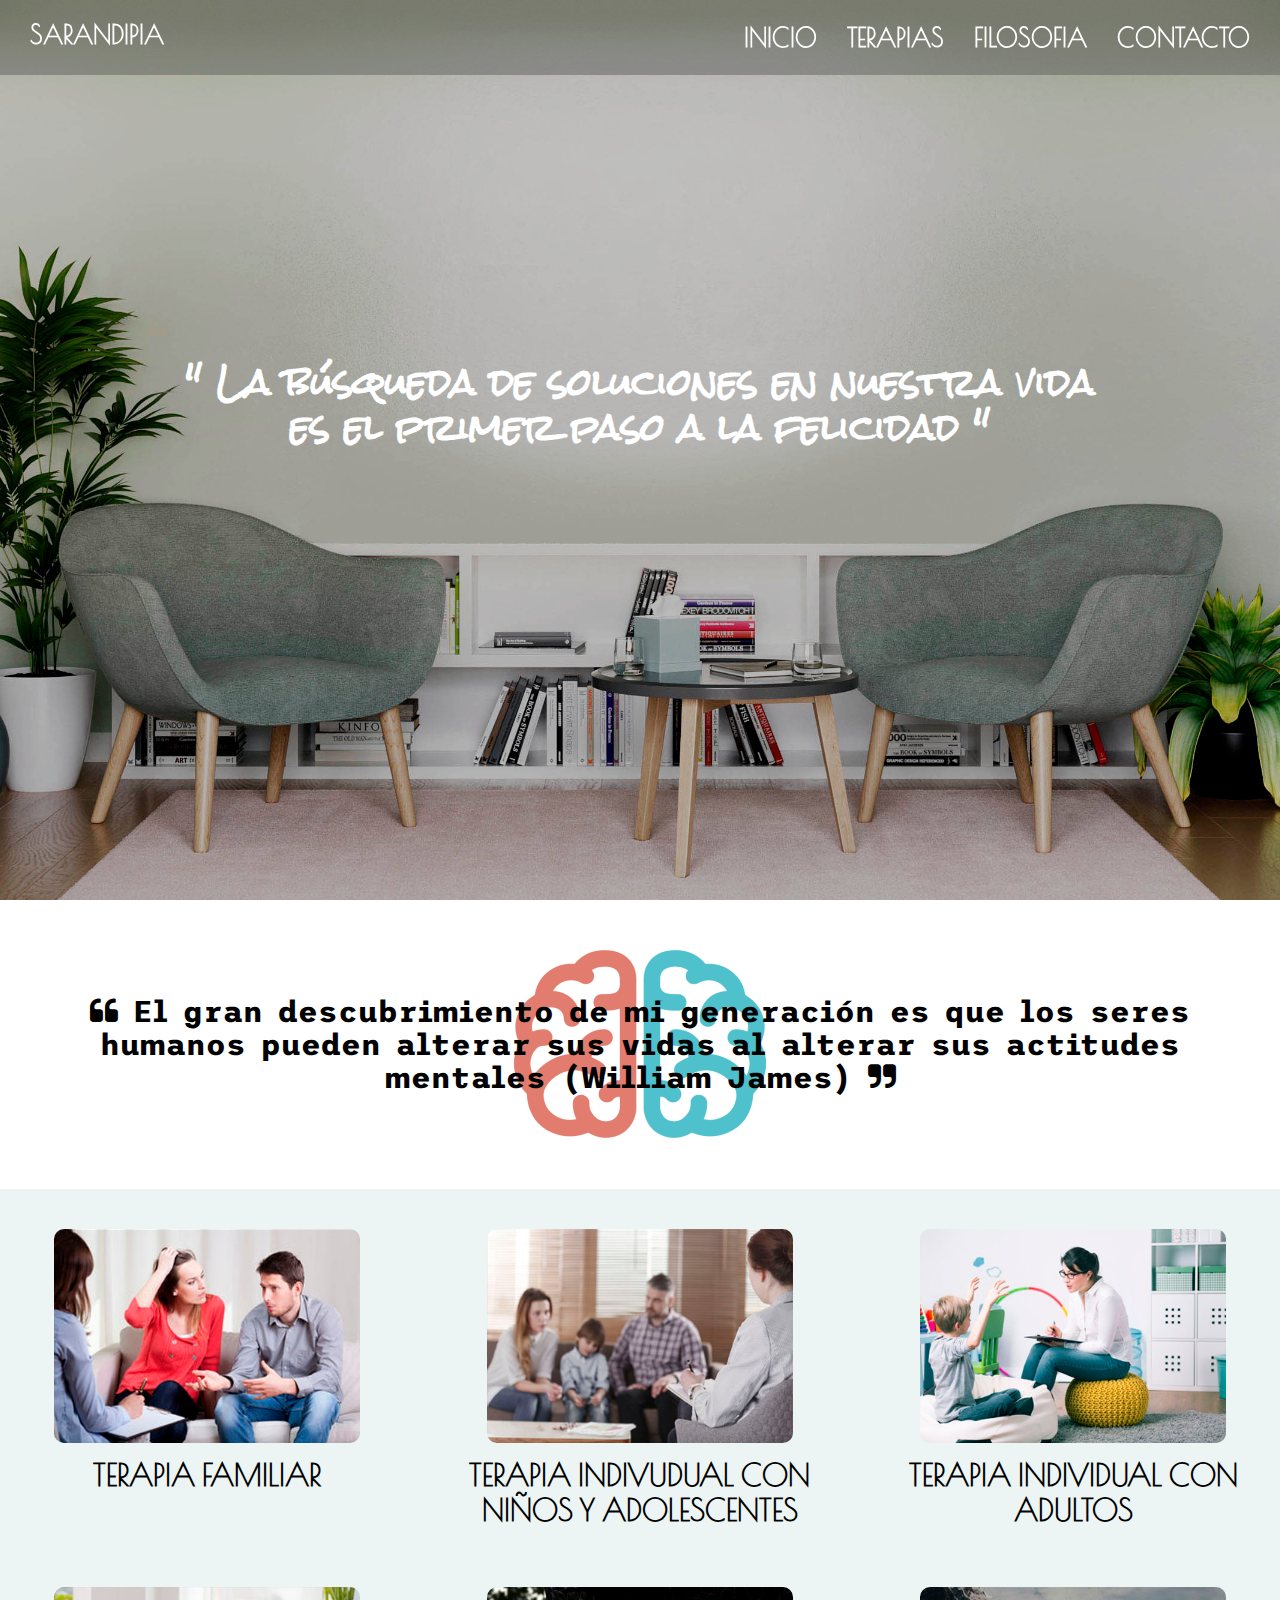
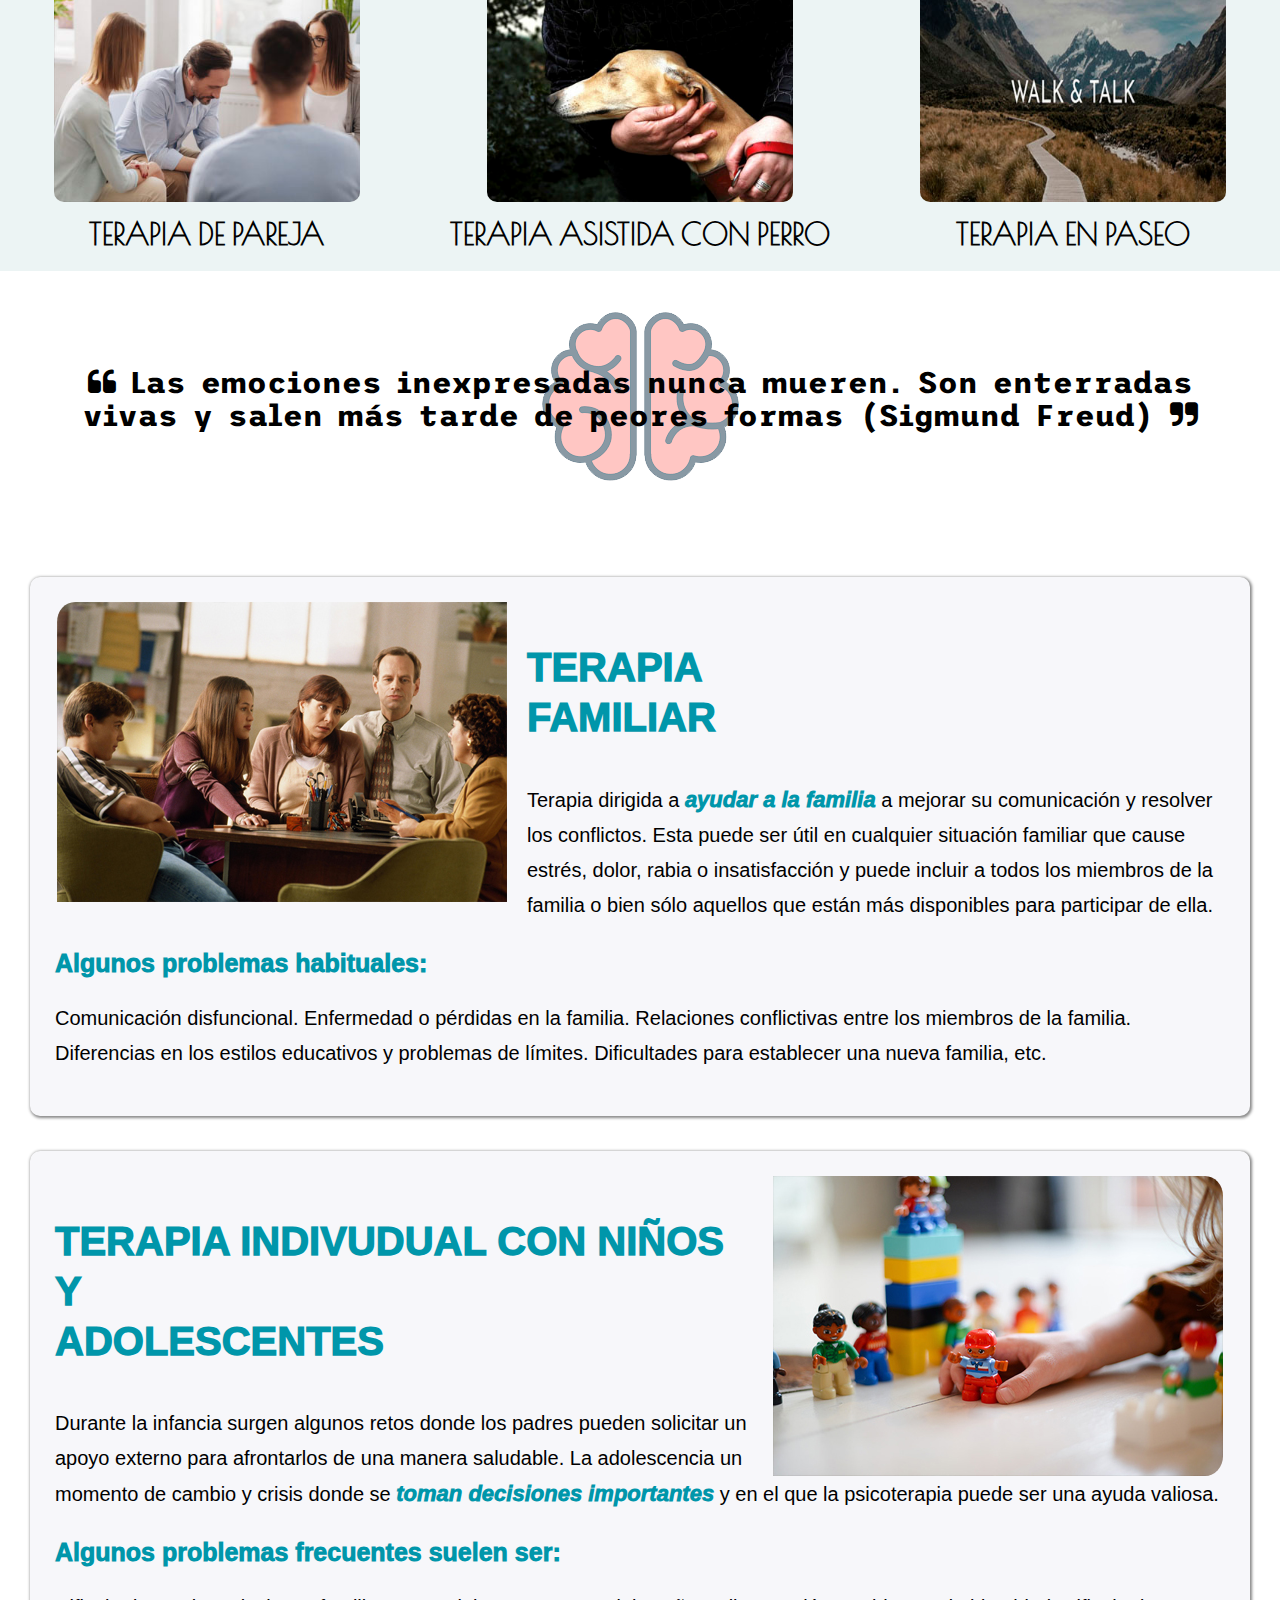
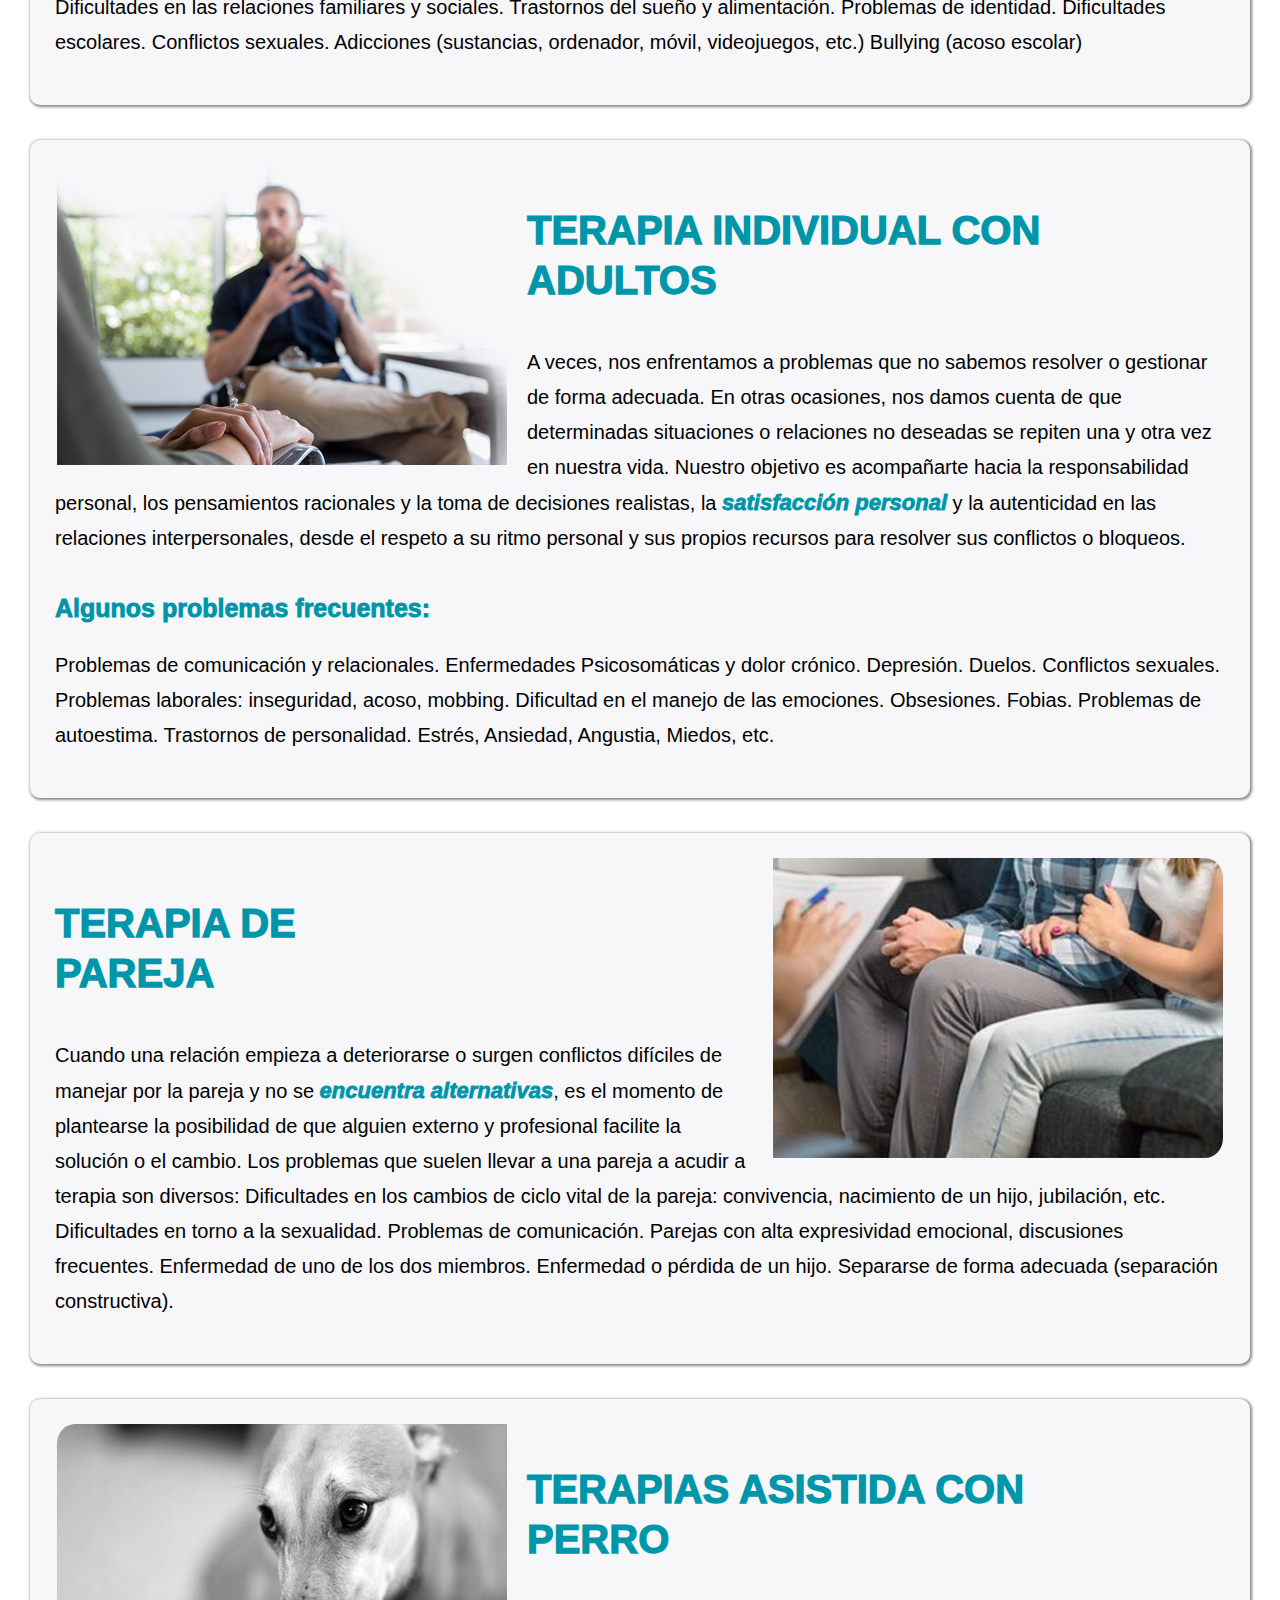
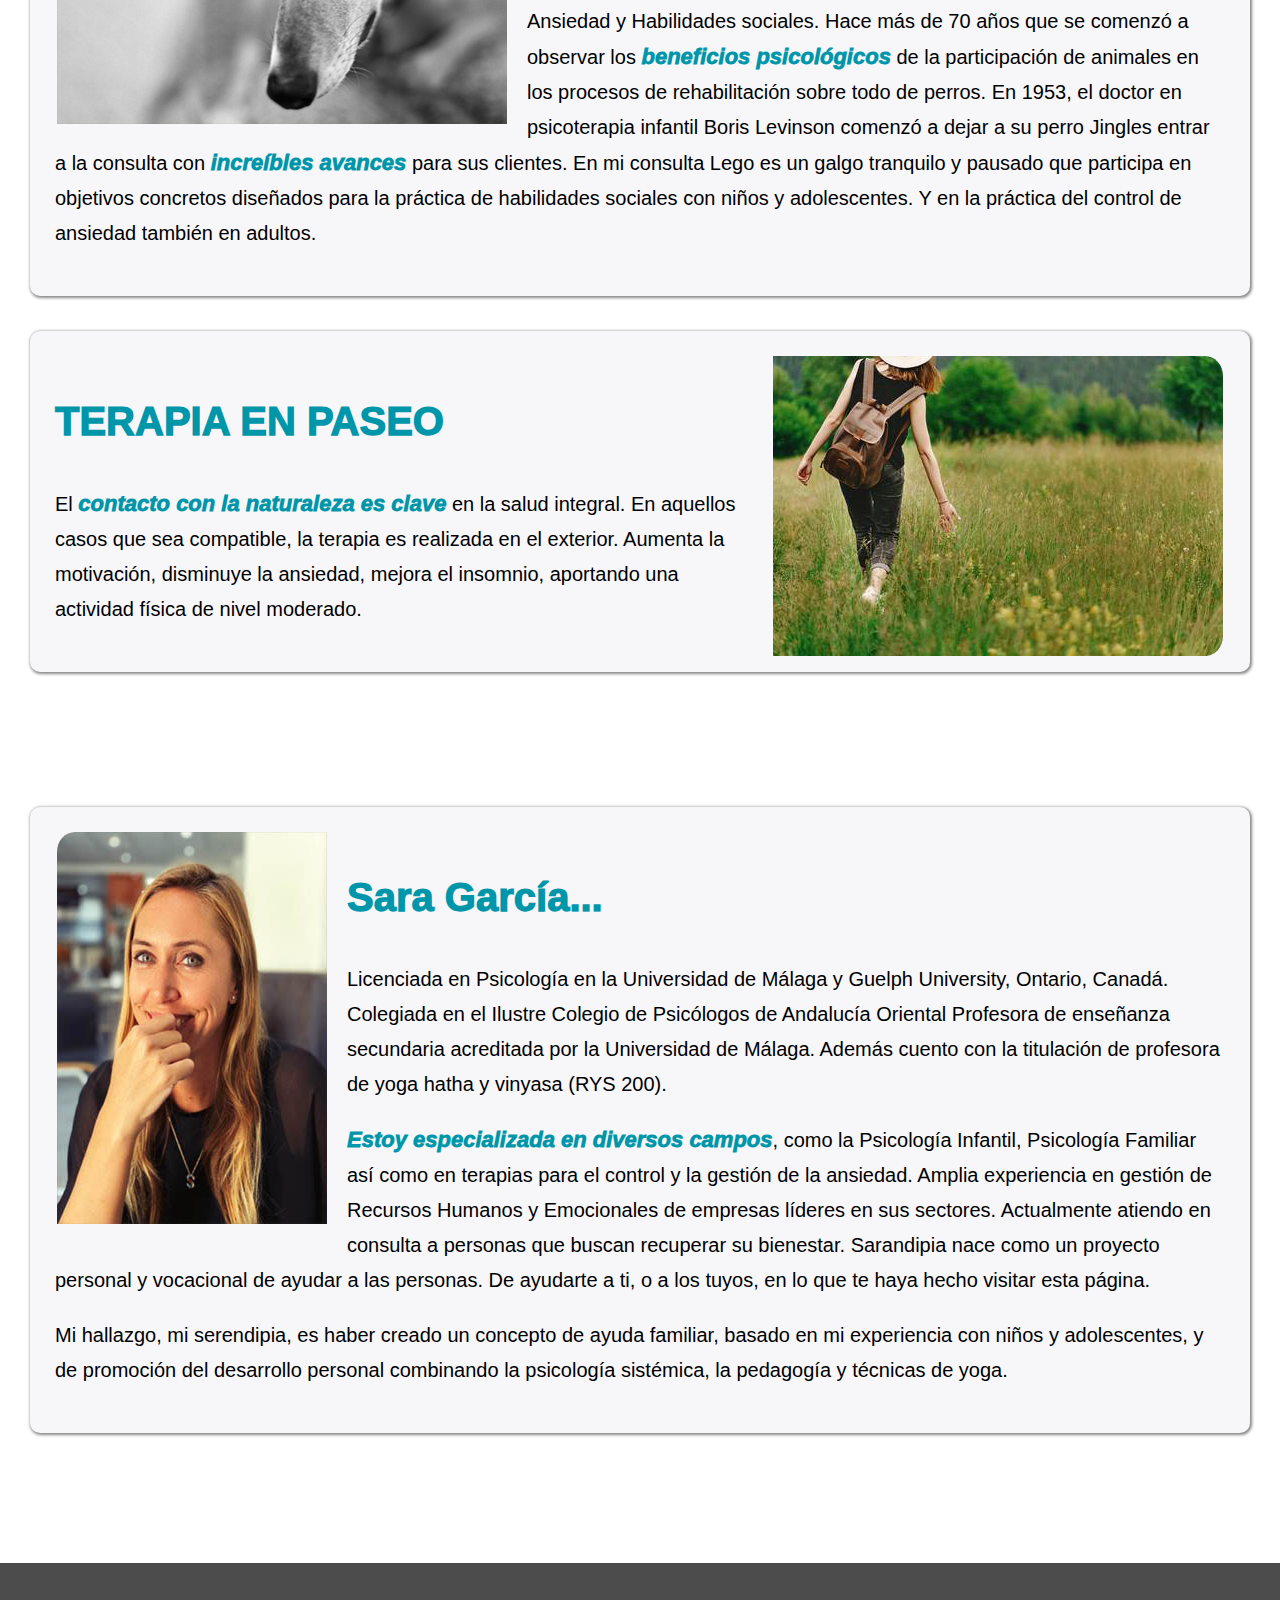
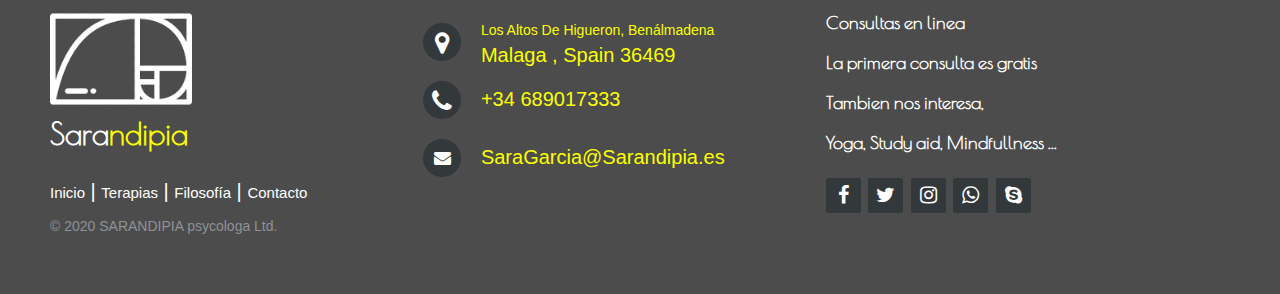
==== commit c994e446: "Add files via upload" ====
--- a/index.html
+++ b/index.html
@@ -68,7 +68,7 @@
                 <div class="linkbox">
                     <div class="container3">
                         <a href="#terafam" style="text-decoration: none; color: black ;">
-                        <img src="img/pic1.jpg" alt="engine1" class="image">
+                        <img src="img/pic1.jpg" alt="terapia con familias" class="image">
                             <div class="overlay">
                             <div class="text">TERAPIA FAMILIAR</div>
                         </div>
@@ -76,7 +76,7 @@
                     </div>
                     <div class="container3">
                         <a href="#indinino" style="text-decoration: none; color: black ;">
-                        <img src="img/pic2.jpg" alt="engine2" class="image">
+                        <img src="img/pic2.jpg" alt="terapia individual con niños" class="image">
                             <div class="overlay">
                             <div class="text">TERAPIA INDIVUDUAL CON NIÑOS Y ADOLESCENTES</div>
                         </div>
@@ -84,7 +84,7 @@
                     </div>
                     <div class="container3">
                         <a href="#indiadult" style="text-decoration: none; color: black ;">
-                        <img src="img/pic3.jpg" alt="engine3" class="image">
+                        <img src="img/pic3.jpg" alt="terapia individual con adultos" class="image">
                             <div class="overlay">
                             <div class="text">TERAPIA INDIVIDUAL CON ADULTOS</div>
                         </div>
@@ -94,7 +94,7 @@
                 <div class="linkbox">
                     <div class="container3">
                         <a href="#terapareja" style="text-decoration: none; color: black ;">
-                        <img src="img/pic4.jpg" alt="engine4" class="image">
+                        <img src="img/pic4.jpg" alt="terapia en pareja" class="image">
                             <div class="overlay">
                             <div class="text">TERAPIA DE PAREJA</div>
                         </div>
@@ -102,16 +102,18 @@
                     </div>
                     <div class="container3">
                         <a href="#teraperro" style="text-decoration: none; color: black ;">
-                        <img src="img/pic5.jpg" alt="engine1" class="image">
+                        <img src="img/pic5.jpg" alt="terapia con perro" class="image">
                             <div class="overlay">
                             <div class="text">TERAPIA ASISTIDA CON PERRO</div>
                         </div>
+                        </a>
                     </div>
                     <div class="container3">
                         <a href="#terapaseo" style="text-decoration: none; color: black ;">
-                        <img src="img/pic6.jpg" alt="engine2" class="image">
+                        <img src="img/pic6.jpg" alt="terapia en paseo" class="image">
                             <div class="overlay">
                             <div class="text">TERAPIA EN PASEO</div>
+                            </a>
                         </div>
                     </div>
                 </div>
@@ -143,7 +145,7 @@
                     Relaciones conflictivas entre los miembros de la familia.
                     Diferencias en los estilos educativos y problemas de límites.
                     Dificultades para establecer una nueva familia, etc.</p> 
-                </section><br>
+            </section><br>
             <section class="textblock"  id="indinino">
                 <img src="img/child.jpg" alt="Terapia individual con niños" class="pic2">
                 <div class="heads">
@@ -185,7 +187,7 @@
                     Trastornos de personalidad.
                     Estrés, Ansiedad, Angustia, Miedos, etc.
                     </p>
-                </section><br>
+            </section><br>
             <section class="textblock" id="terapareja">
                 <img src="img/couples.jpeg" alt="Terapia con perro" class="pic2">
                 <h3>TERAPIA DE <div class="blacks">PAREJA</div></h3>
@@ -201,7 +203,7 @@
                     Enfermedad o pérdida de un hijo.
                     Separarse de forma adecuada (separación constructiva).
                     </p>
-                </section><br>
+            </section><br>
             <section class="textblock" id="teraperro">
                 <img src="img/galgo.jpg" alt="Terapia de paseo" class="pic1">
                 <h3>TERAPIAS ASISTIDA CON <div class="blacks">PERRO</div></h3>
@@ -246,25 +248,22 @@
                 <img src="img/fibo.png">
                 <h3>Sara<span>ndipia</span></h3>
                 <p class="footer-links">
-                    <a href="index.html">Inicio</a>
-                    |
-                    <a href="#terapias">Terapias</a>
-                    |
-                    <a href="#filosofia">Filosofía</a>
-                    |
+                    <a href="index.html">Inicio</a> |
+                    <a href="#terapias">Terapias</a> |
+                    <a href="#filosofia">Filosofía</a> |
                     <a href="#contacto">Contacto</a>
                 </p>
-                <p class="footer-company-name">© 2020 SARANDIPIA psycologa Ltd.</p>
+                <p class="footer-company-name">© 2020 SARANDIPIA psycologa Ltd.</p></a>
             </div>
             <div class="footer-center">
                 <div>
                     <i class="fa fa-map-marker"></i>
-                    <p><span> Los Altos De Higueron, Benálmadena</span>
-                        Malaga , Spain 36469</p>
+                    <p><a href="https://goo.gl/maps/jq81Tj7CFxq3bdX67"><span>Los Altos De Higueron, Benálmadena</span>
+                        Malaga , Spain 36469</a></p>
                 </div>
                 <div>
                     <i class="fa fa-phone"></i>
-                    <p>+34 689017333</p>
+                    <p><a href="tel:+34 689017333">+34 689017333</p></a></p>
                 </div>
                 <div>
                     <i class="fa fa-envelope"></i>
@@ -272,16 +271,16 @@
                 </div>
             </div>
             <div class="footer-right">
-                <p class="footer-company-about">
+                <p class="footer-company-about" style="font-family: 'Poiret One';">
                     <span>Consultas en linea</span>
                     <span>La primera consulta es gratis</span>
-                    <span><p>Tambien nos interesa,</p></span>
-                    <span><p>Yoga, Study aid, Mindfullness ...</p></span>
+                    <span>Tambien nos interesa,</span>
+                    <span>Yoga, Study aid, Mindfullness ...</span>
                 <div class="footer-icons">
                     <a href="#"><i class="fa fa-facebook"></i></a>
                     <a href="#"><i class="fa fa-twitter"></i></a>
-                    <a href="#"><i class="fa fa-instagram"></i></a>
-                    <a href="#"><i class="fa fa-whatsapp"></i></a>
+                    <a href="http://www.instagram.com/sarandipia.es/."><i class="fa fa-instagram"></i></a>
+                    <a href="https://api.whatsapp.com/send?phone=34689017333"><i class="fa fa-whatsapp"></i></a>
                     <a href="#"><i class="fa fa-skype"></i>
                 </div>
             </div>
--- a/css/style.css
+++ b/css/style.css
@@ -23,7 +23,7 @@
 /*********************************BODY***************************************/
 /*********************************JUMBO**************************************/
 .jumbo {
-  background: url(about1.jpg) no-repeat center;
+  background: url(about.jpg) no-repeat center;
   background-size: cover;
   height: 100vh;
   width: 100%;
@@ -53,7 +53,8 @@
     display: grid;
   }
   div.jumboheader {
-    font-size: 6rem;
+    font-size: 4rem;
+    background-image: none;
   }
   div.container3 {
     opacity: 1;
@@ -64,6 +65,12 @@
   }
   div.heads1 h3 {
     font-size: 3rem;
+  }
+  div.brainbox {
+    background-size: 80%;
+  }
+  div.nambox {
+    background-size: 100%;
   }
 }
 
@@ -91,8 +98,7 @@
 
 .jumboheader {
   cursor: default;
-  color: black;
-  text-align: center;
+  color: white;
   -ms-grid-columns: 100%;
       grid-template-columns: 100%;
   -ms-grid-rows: 100vh;
@@ -100,21 +106,40 @@
   height: 100vh;
   width: 100%;
   padding-top: 40vh;
-  font-family: 'Poiret One', cursive;
-  font-size: 4rem;
+  font-family: 'Rock Salt', cursive;
+  font-size: 3.5rem;
   font-weight: bolder;
-  line-height: 3.5rem;
-  word-wrap: wrap;
-}
-
-.quotes {
+  line-height: 4.5rem;
   text-align: center;
-  padding: 25px 25px;
+}
+
+/*********************************JUMBO**************************************/
+/******************************BRAIN BOX*************************************/
+.brainbox {
+  background: url(brain3.png) no-repeat center;
+  background-size: 20%;
+  display: -webkit-box;
+  display: -ms-flexbox;
+  display: flex;
+}
+
+.quote {
+  font-family: 'Trispace', sans-serif;
+  padding-top: 50;
+  text-align: center;
+  padding: 70px 25px;
   margin-left: 4rem;
   margin-right: 4rem;
-}
-
-/*********************************JUMBO**************************************/
+  font-weight: 999;
+  color: black;
+}
+
+.nambox {
+  background: url(brain.png) no-repeat center;
+  display: -ms-grid;
+  display: grid;
+}
+
 /*********************************IMG CONTAINER******************************/
 .grid-container1 {
   display: -ms-grid;
@@ -124,6 +149,10 @@
   -ms-grid-rows: 1fr 1fr 1fr;
       grid-template-rows: 1fr 1fr 1fr;
   gap: 0px 0px;
+}
+
+.linkboxes {
+  background-color: rgba(95, 158, 160, 0.116);
 }
 
 .linkbox {
@@ -190,9 +219,11 @@
   /************FULL SCREEN **************/
   .textblock {
     padding: 25px 25px;
-    -webkit-box-shadow: 1px 1px 1px #888;
-            box-shadow: 1px 1px 1px #888;
+    -webkit-box-shadow: 1px 1px 3px 1px #888;
+            box-shadow: 1px 1px 3px 1px #888;
     border-radius: 10px;
+    border: 1px black;
+    background-color: rgba(0, 0, 80, 0.033);
   }
 }
 
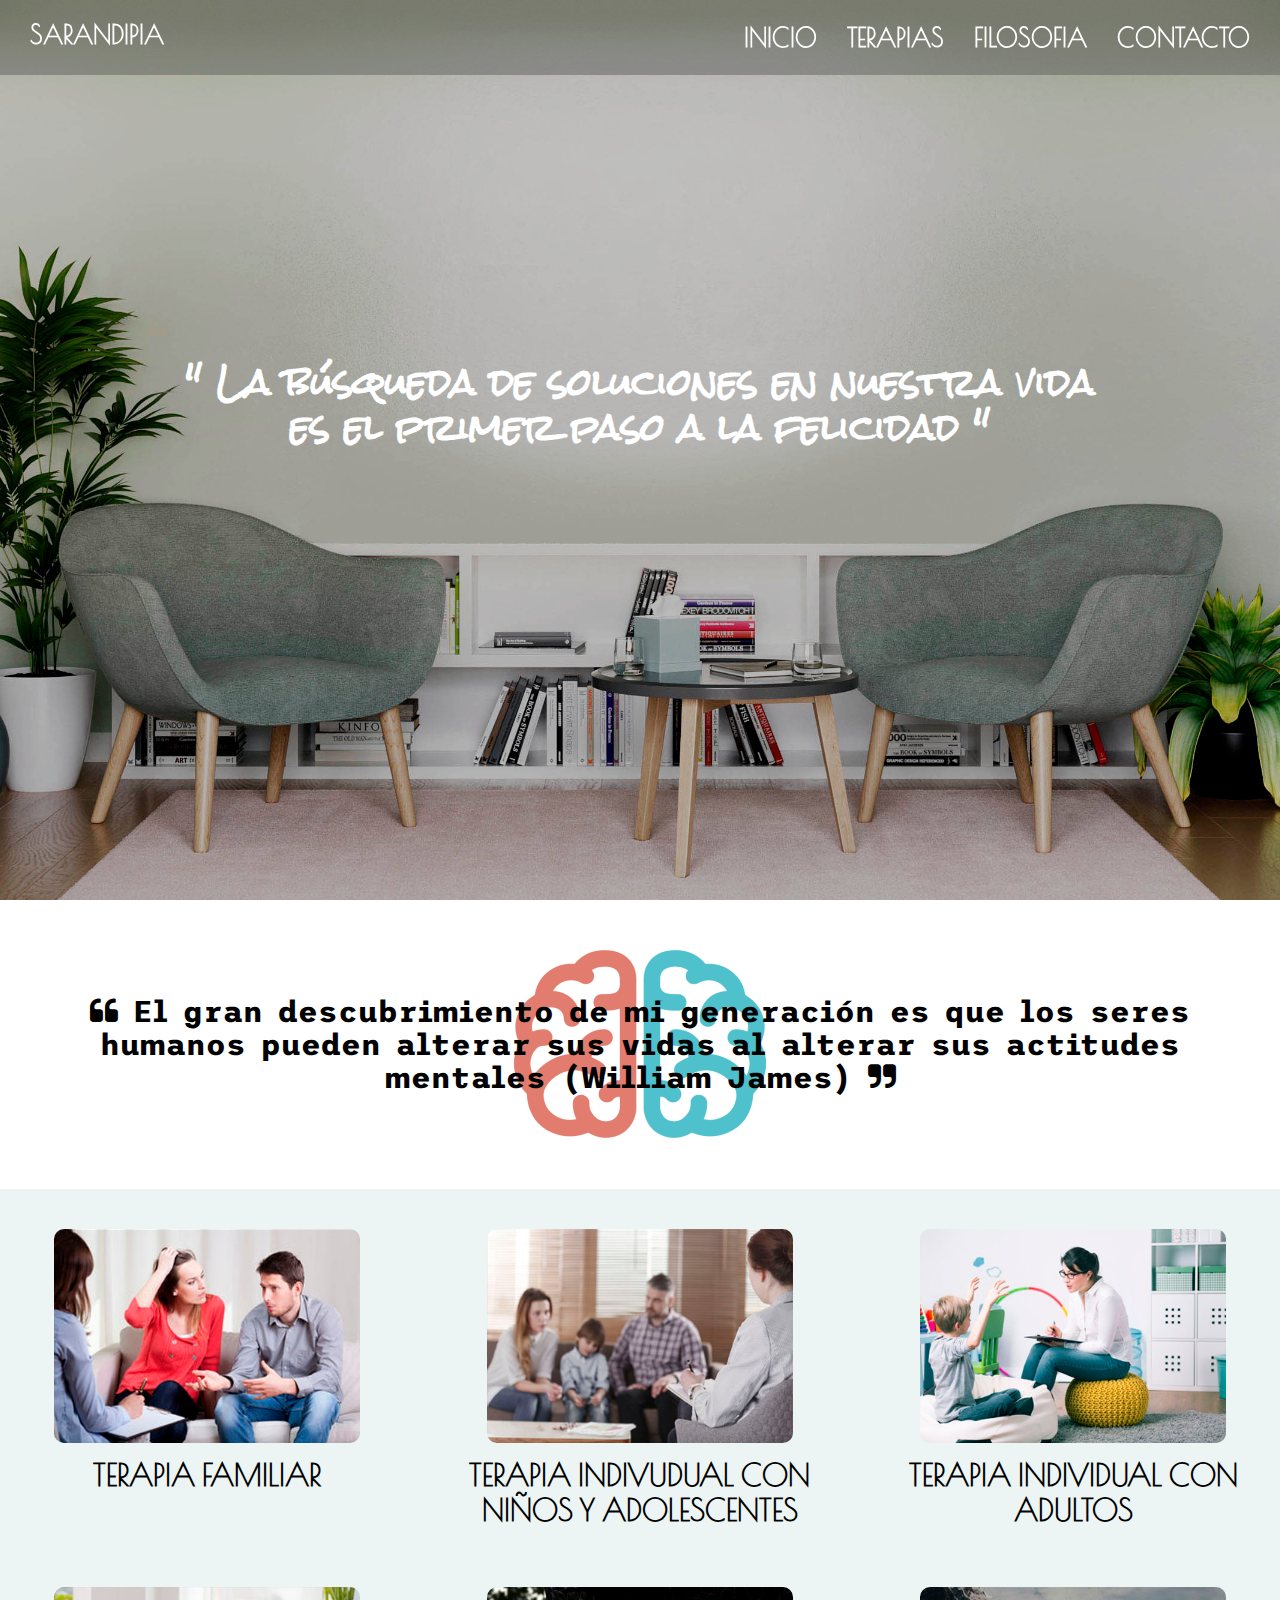
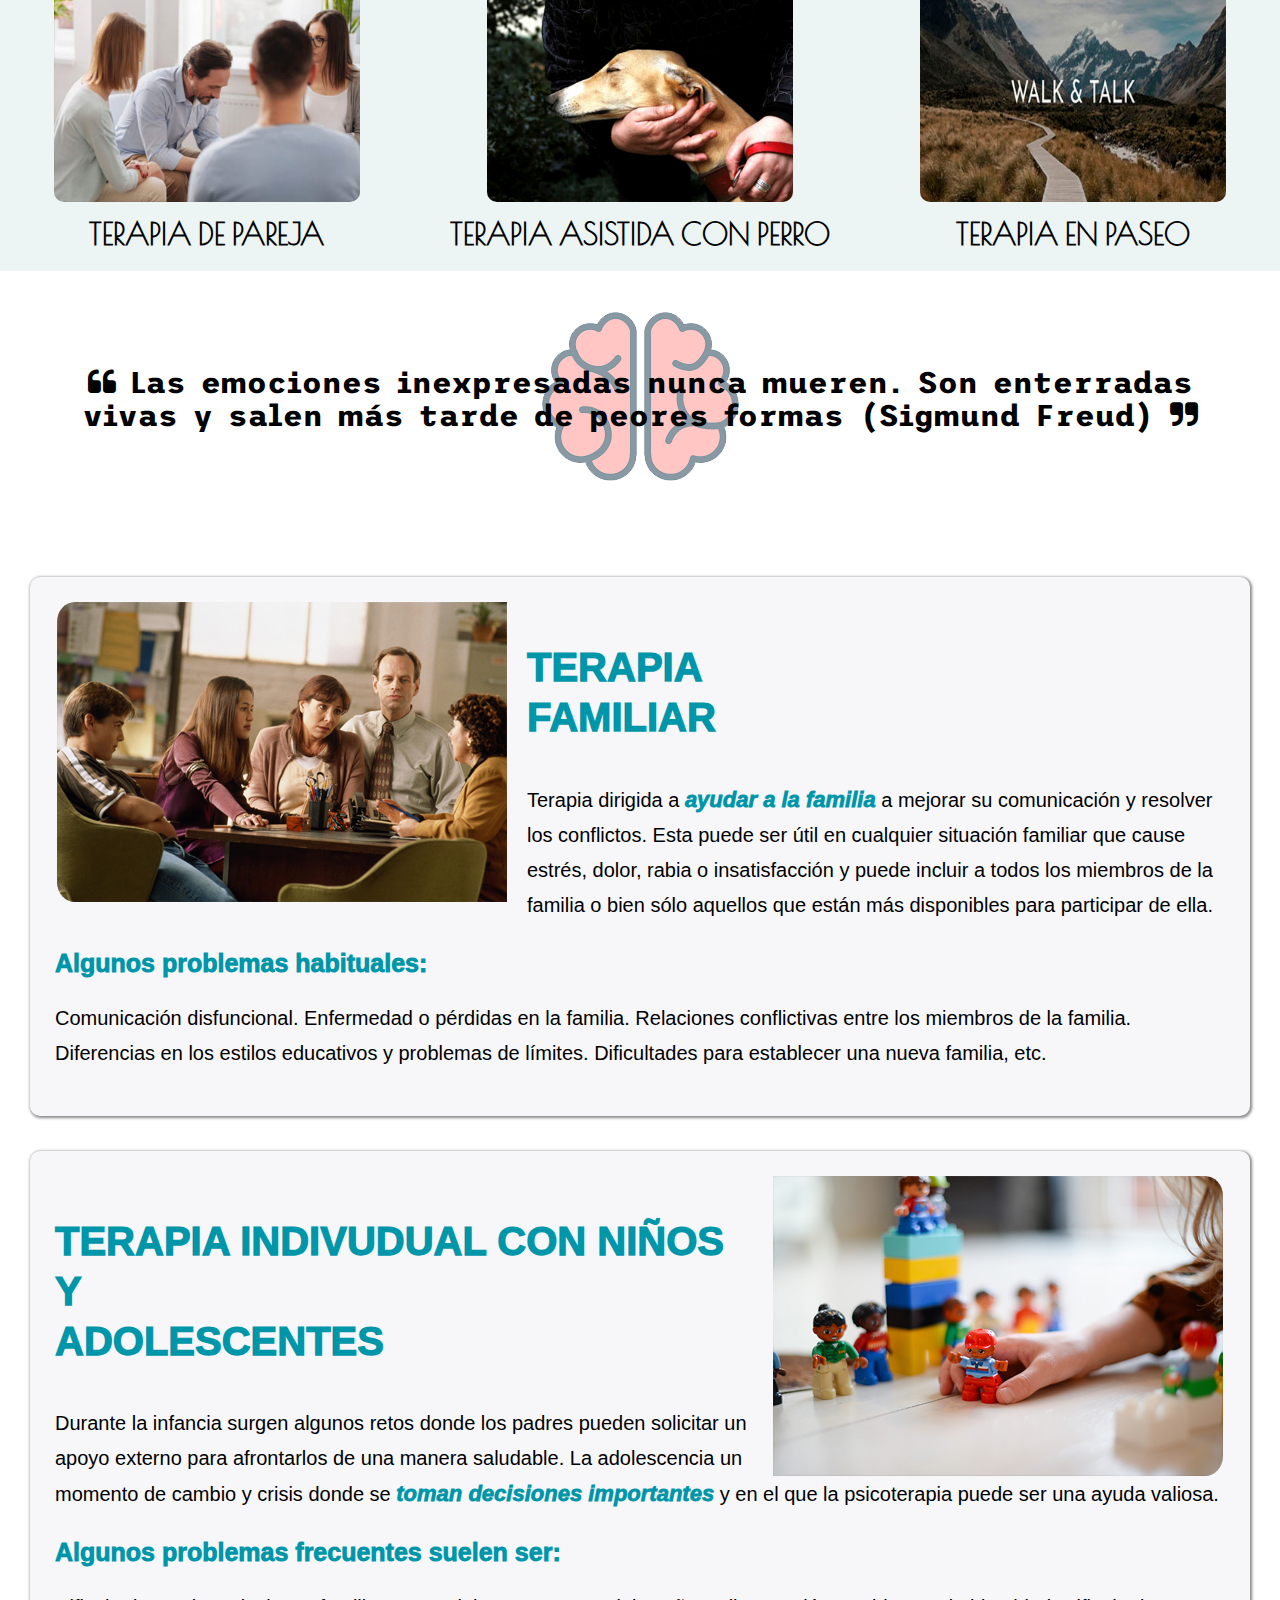
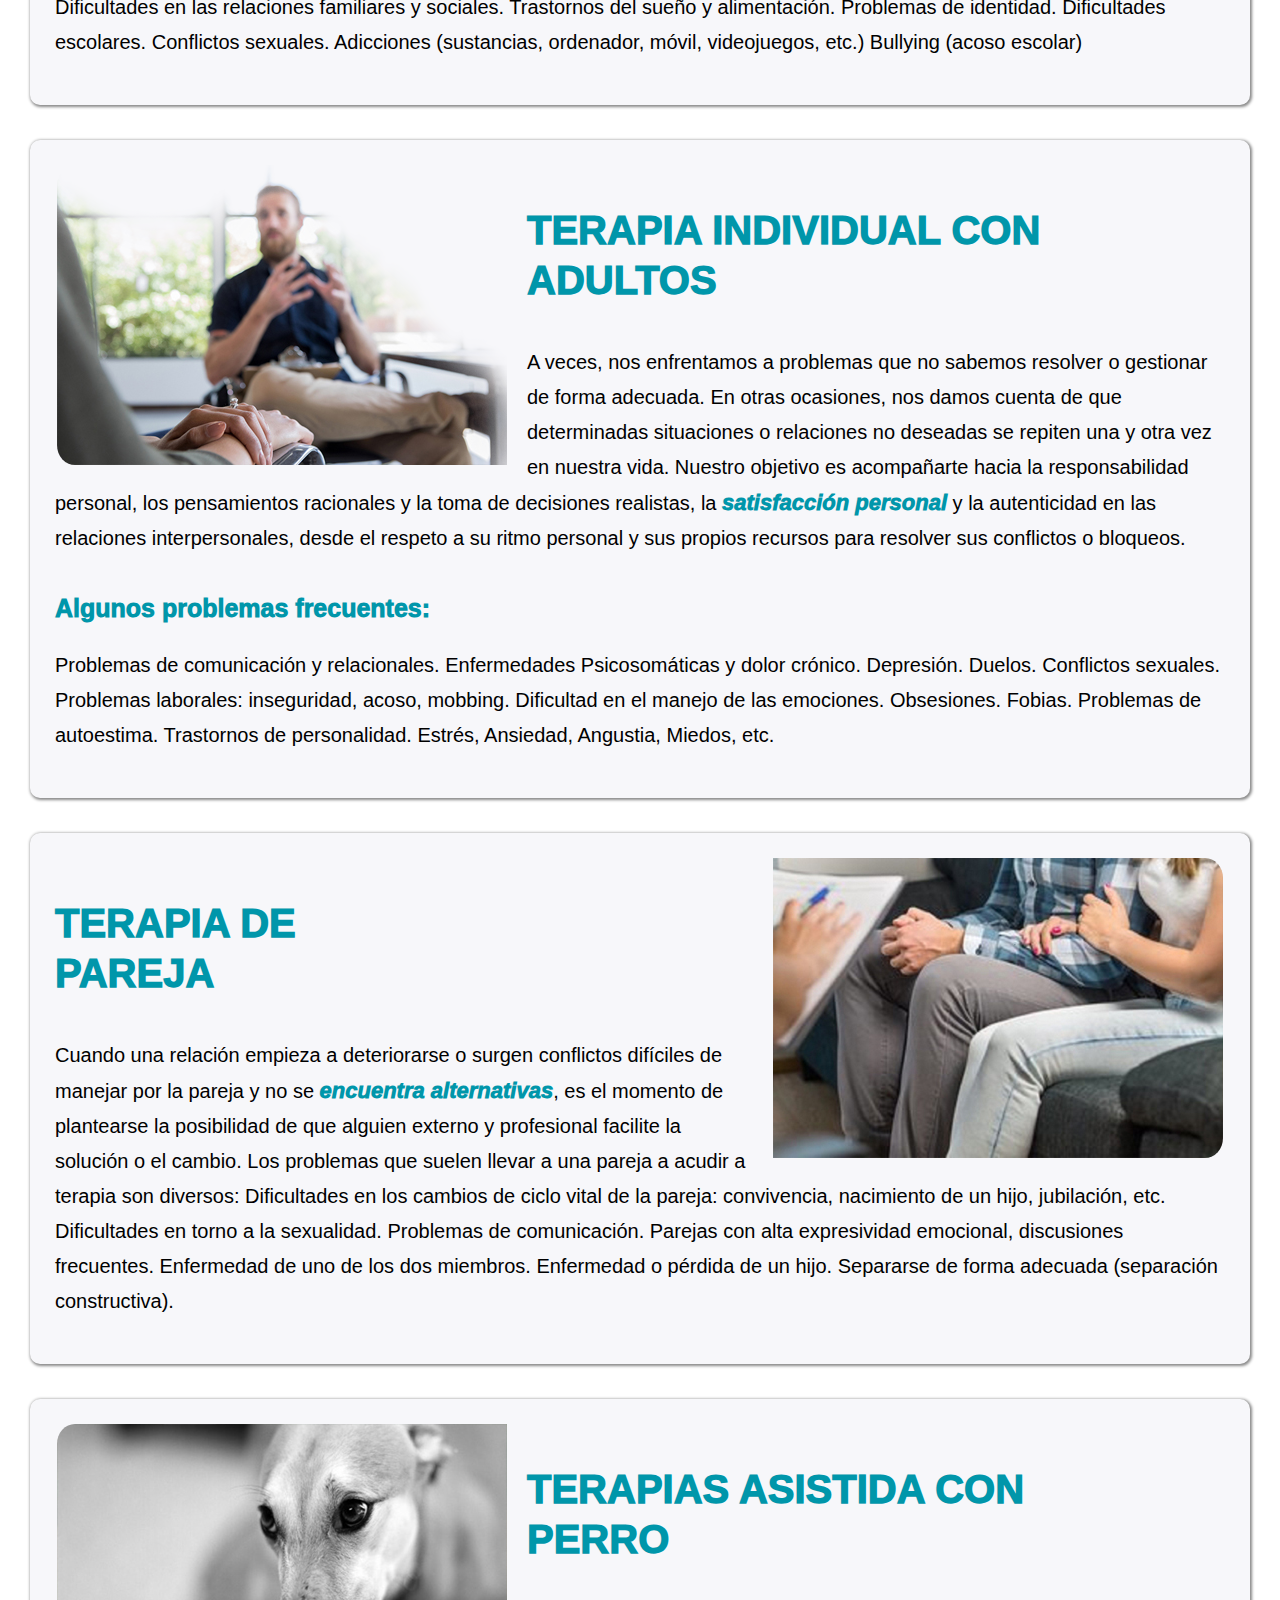
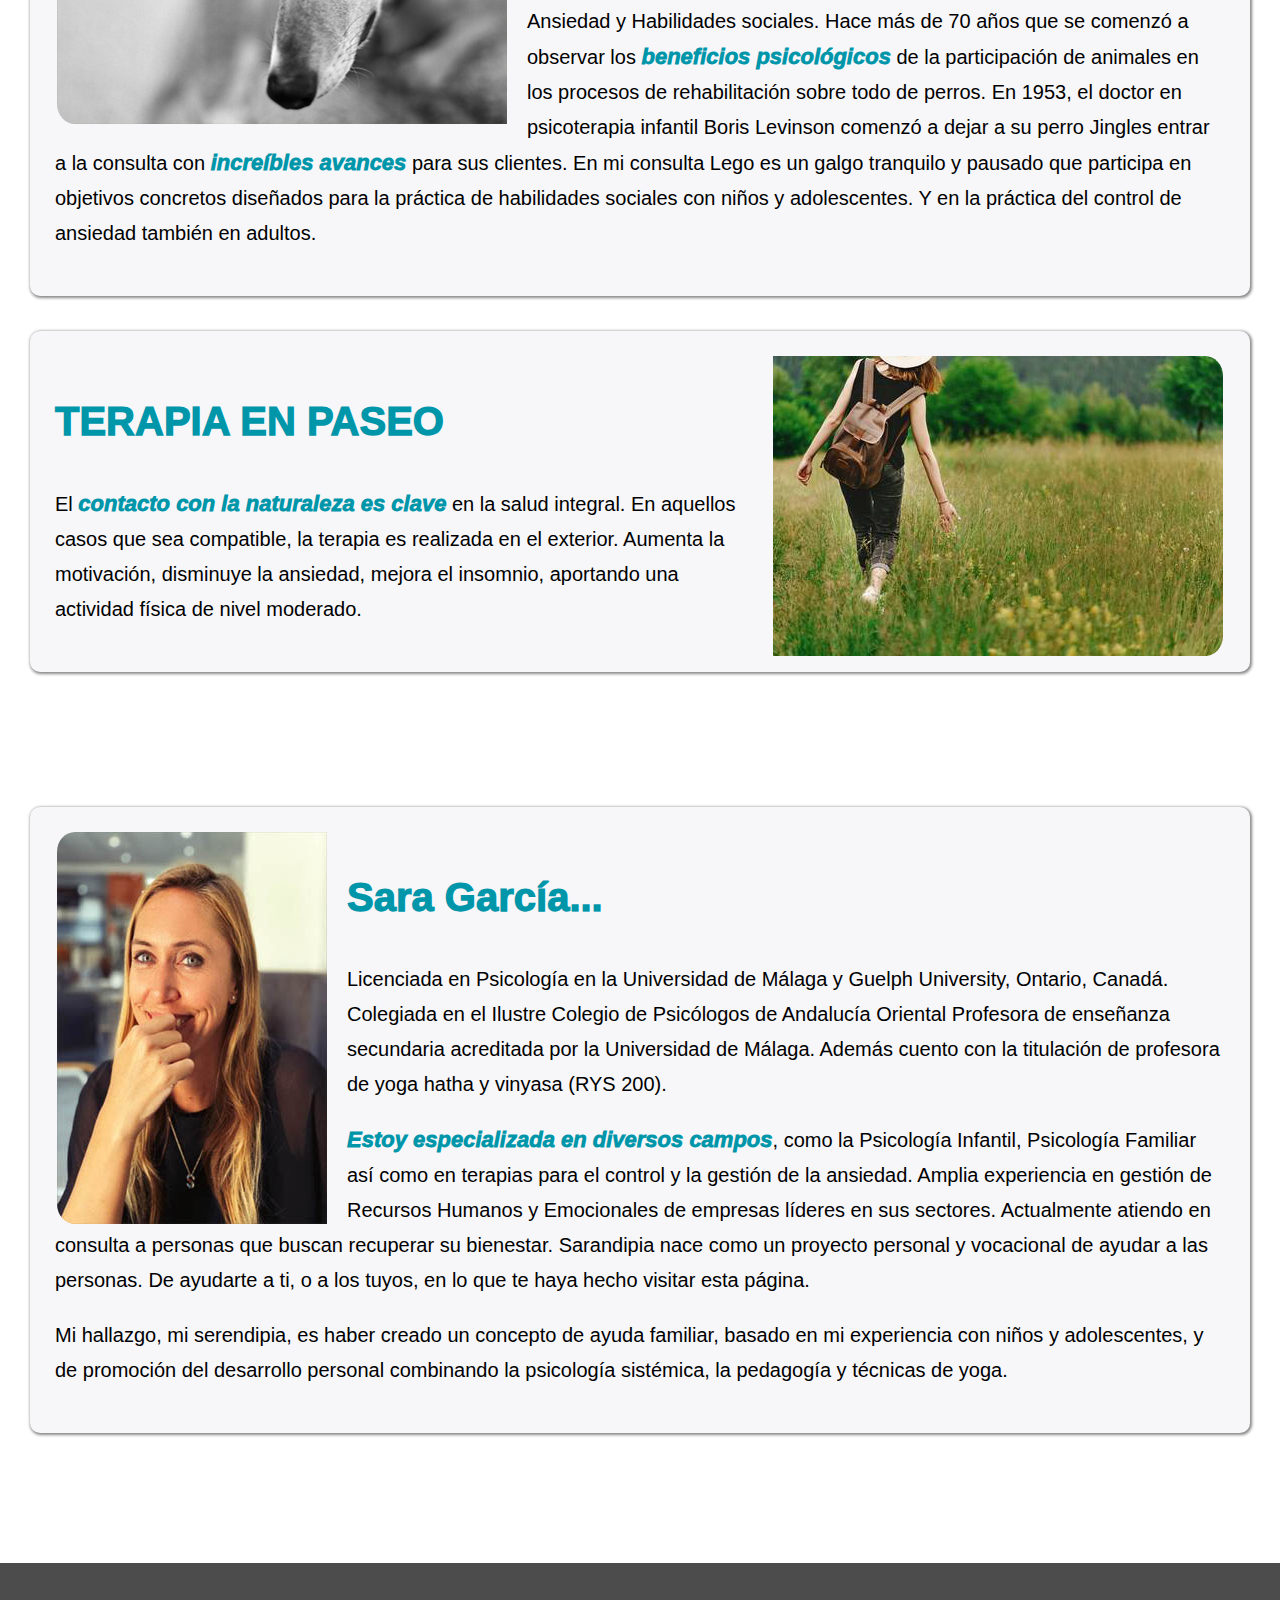
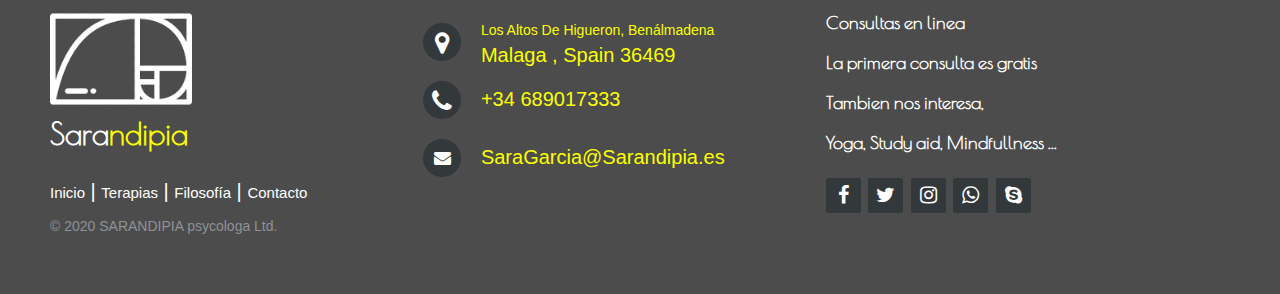
==== commit 2ffa4a5b: "Add files via upload" ====
--- a/index.html
+++ b/index.html
@@ -281,7 +281,7 @@
                     <a href="#"><i class="fa fa-twitter"></i></a>
                     <a href="http://www.instagram.com/sarandipia.es/."><i class="fa fa-instagram"></i></a>
                     <a href="https://api.whatsapp.com/send?phone=34689017333"><i class="fa fa-whatsapp"></i></a>
-                    <a href="#"><i class="fa fa-skype"></i>
+                    <a href="skype:live:.cid.c43fd05961461757?call"><i class="fa fa-skype"></i></a>
                 </div>
             </div>
         </footer>
--- a/css/style.css
+++ b/css/style.css
@@ -67,10 +67,10 @@
     font-size: 3rem;
   }
   div.brainbox {
-    background-size: 80%;
+    background-size: 50%;
   }
   div.nambox {
-    background-size: 100%;
+    background-size: 50%;
   }
 }
 
@@ -208,6 +208,7 @@
   padding-top: 5rem;
   padding-bottom: 5rem;
   overflow: hidden;
+  cursor: default;
 }
 
 .textblock {
@@ -249,7 +250,6 @@
   padding-left: 2px;
   padding-right: 20px;
   border-radius: 20px;
-  padding-bottom: 20px;
 }
 
 .pic2 {
@@ -399,7 +399,7 @@
 }
 
 .footer-distributed .footer-center p :hover {
-  color: #000141;
+  color: #8cbad8;
 }
 
 .footer-distributed .footer-center p span {
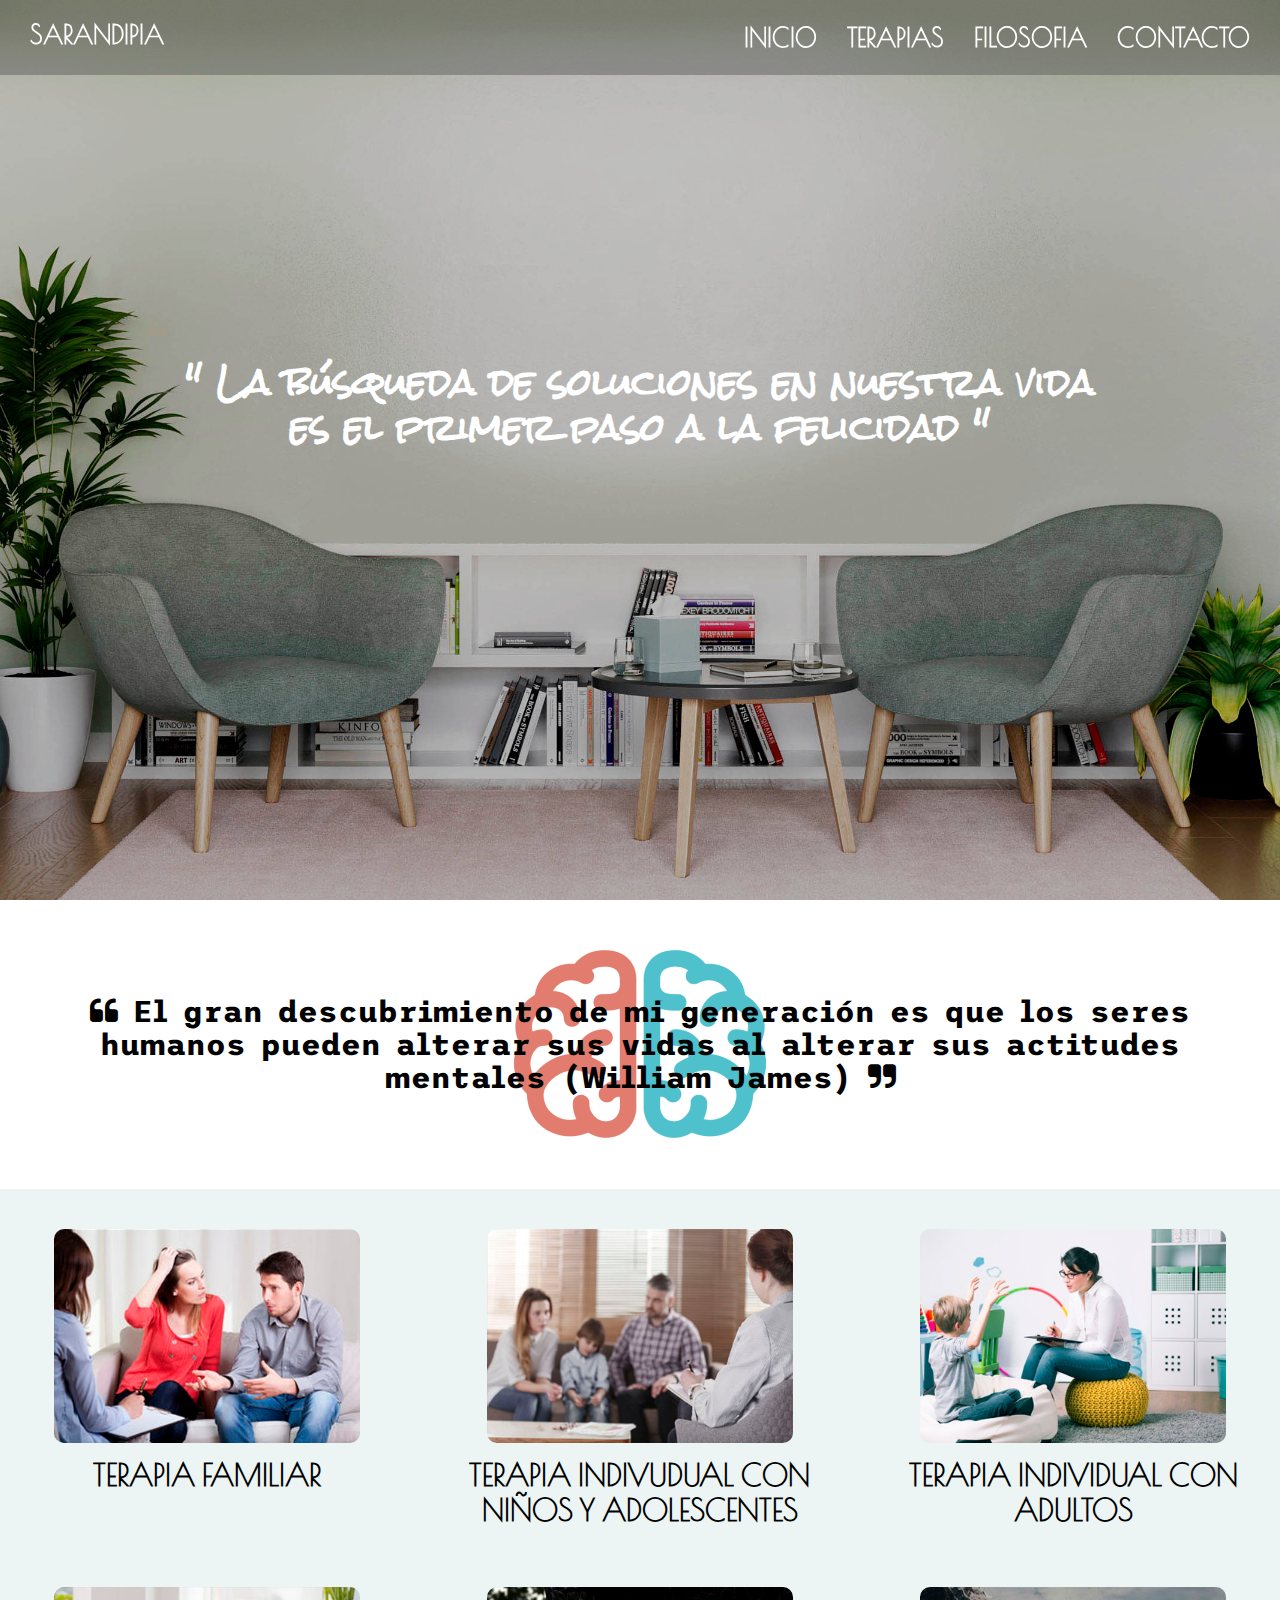
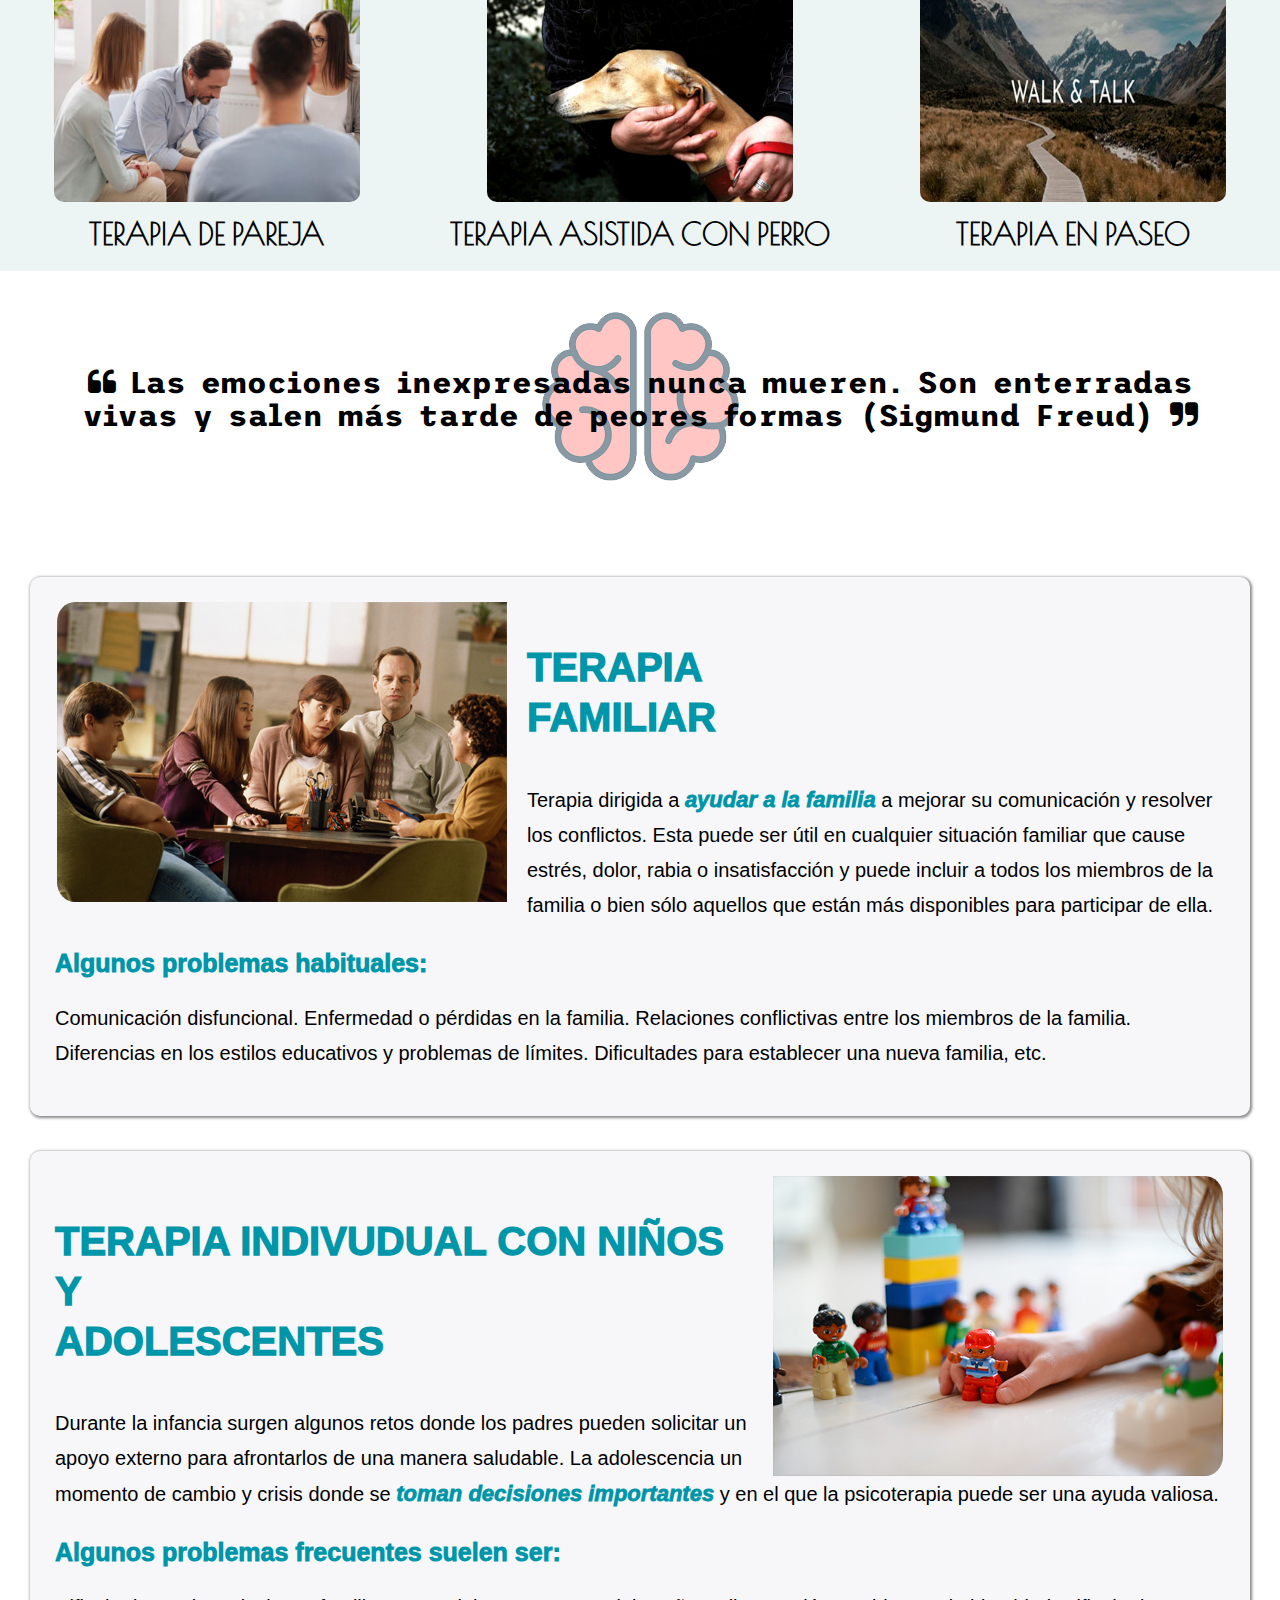
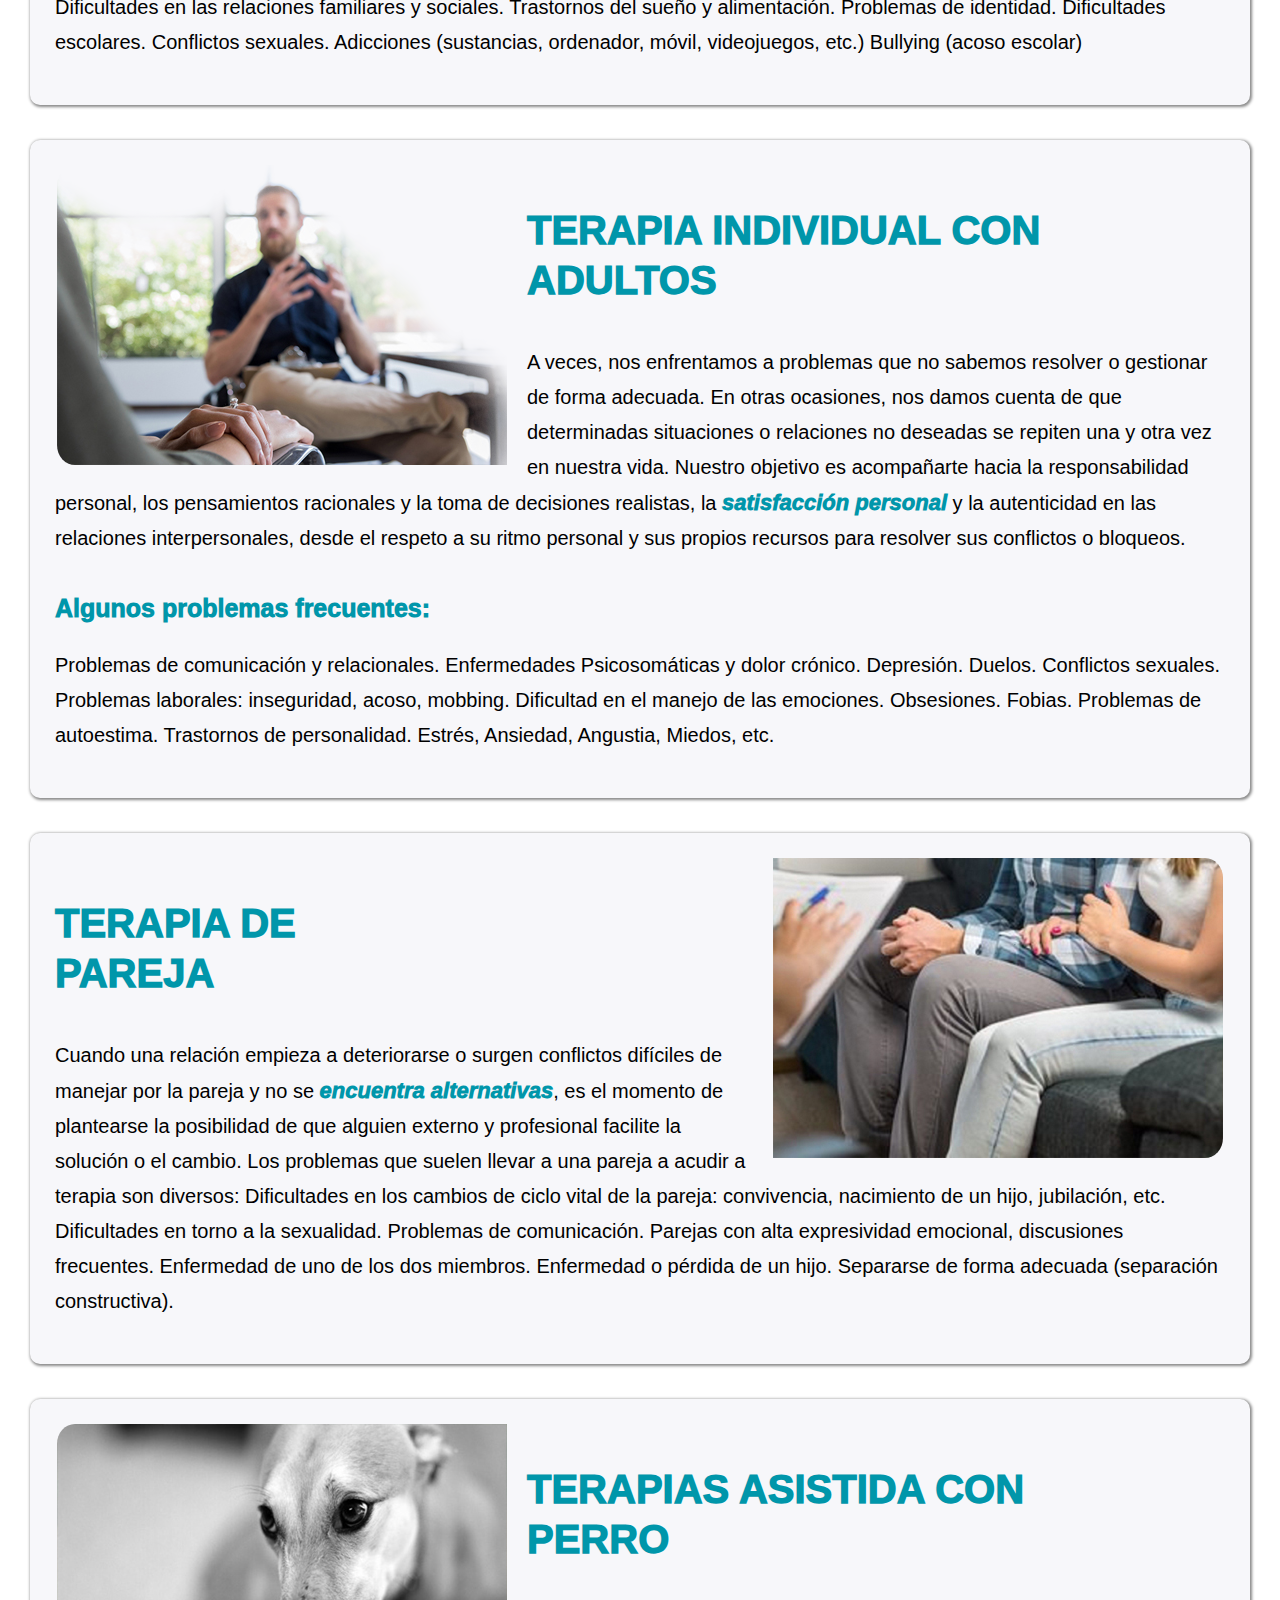
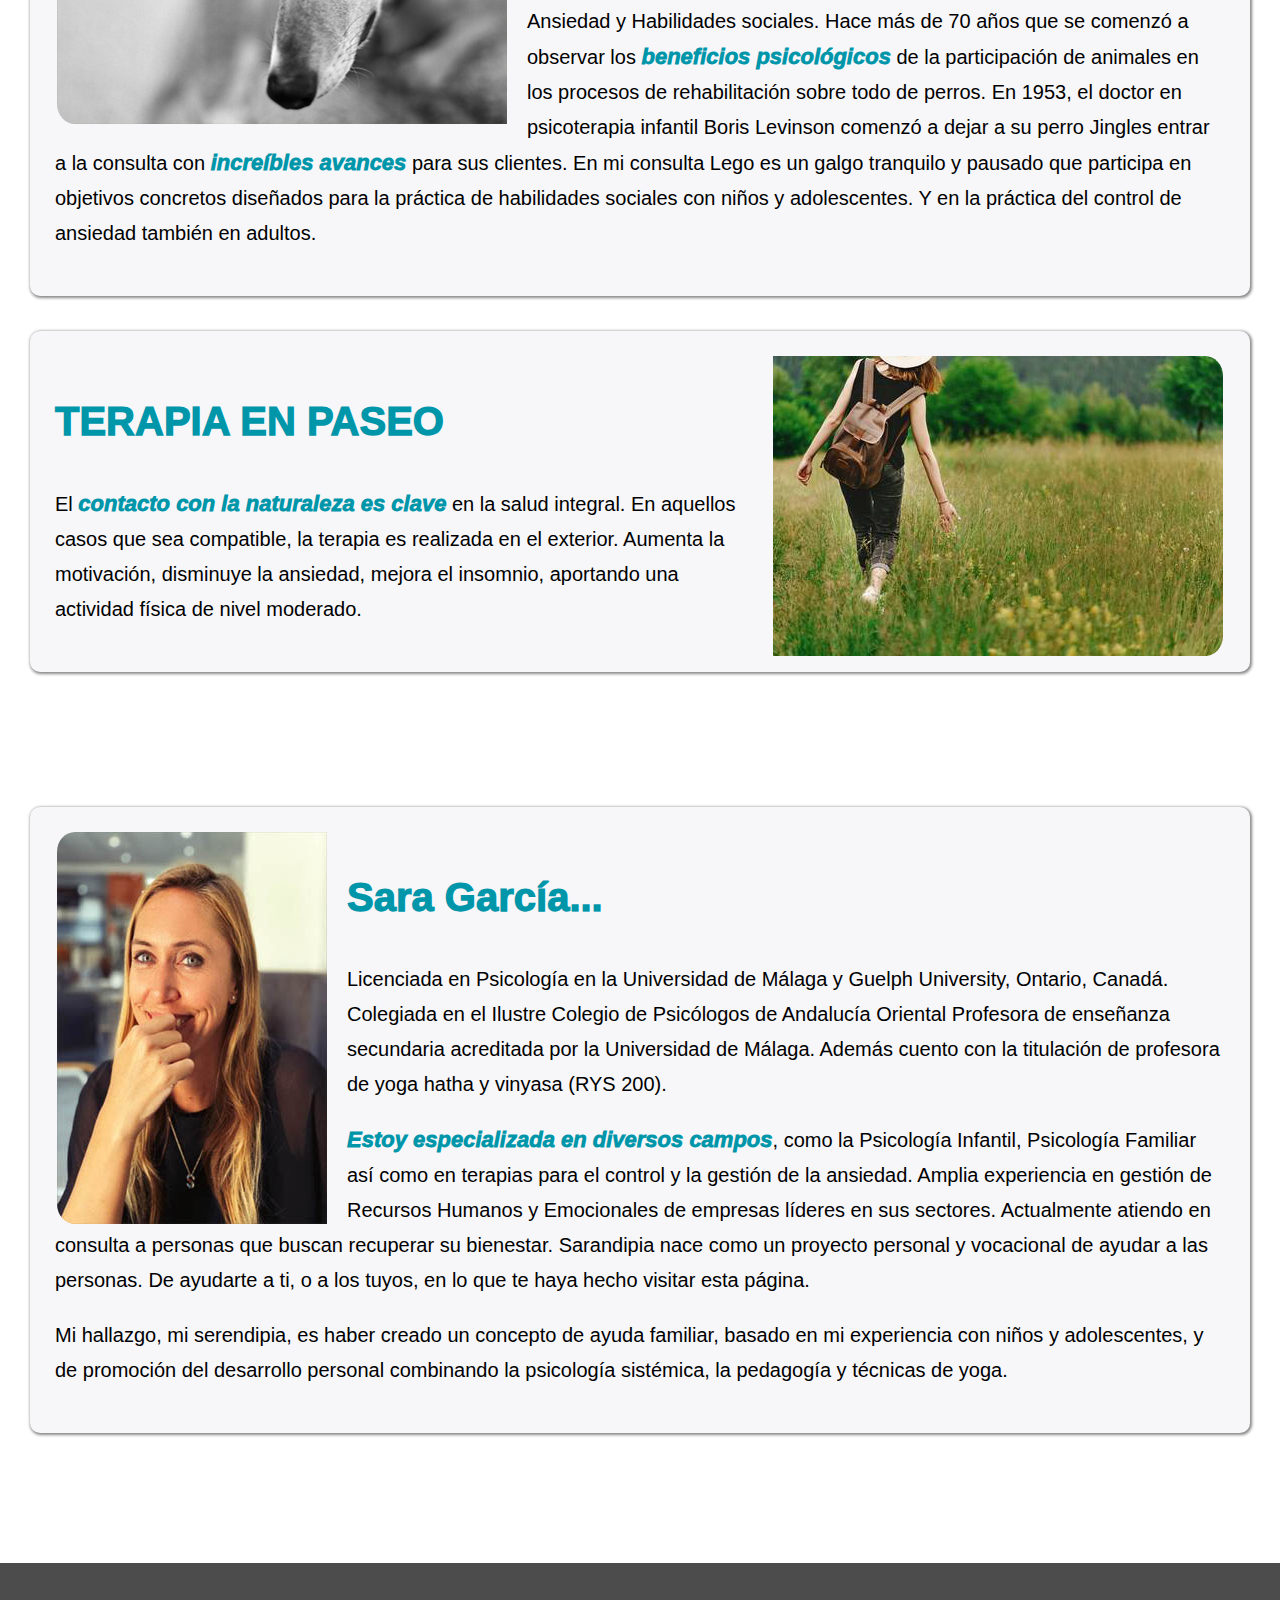
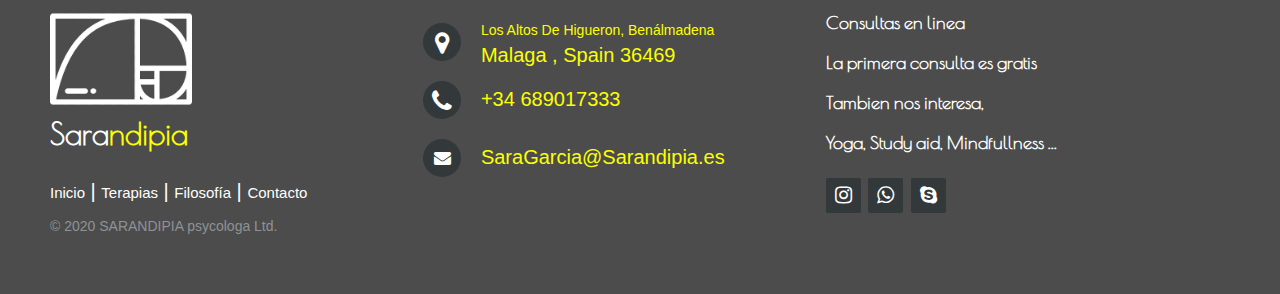
==== commit f8fa5fb3: "Add files via upload" ====
--- a/index.html
+++ b/index.html
@@ -24,9 +24,9 @@
 					<div id="mainListDiv" class="main_list">
 						<ul class="navlinks">
 							<li><a href="index.html">INICIO</a></li>
-							<li><a href="#terapias">TERAPIAS</a></li>
-							<li><a href="#filosofia">FILOSOFIA</a></li>
-							<li><a href="#contacto">CONTACTO</a></li>
+							<li><a href="#terapias" onclick="window.location.reload(true);">TERAPIAS</a></li>
+							<li><a href="#filosofia" onclick="window.location.reload(true);">FILOSOFIA</a></li>
+							<li><a href="#contacto" onclick="window.location.reload(true);">CONTACTO</a></li>
 						</ul>
 					</div>
 					<span class="navTrigger">
@@ -277,8 +277,6 @@
                     <span>Tambien nos interesa,</span>
                     <span>Yoga, Study aid, Mindfullness ...</span>
                 <div class="footer-icons">
-                    <a href="#"><i class="fa fa-facebook"></i></a>
-                    <a href="#"><i class="fa fa-twitter"></i></a>
                     <a href="http://www.instagram.com/sarandipia.es/."><i class="fa fa-instagram"></i></a>
                     <a href="https://api.whatsapp.com/send?phone=34689017333"><i class="fa fa-whatsapp"></i></a>
                     <a href="skype:live:.cid.c43fd05961461757?call"><i class="fa fa-skype"></i></a>
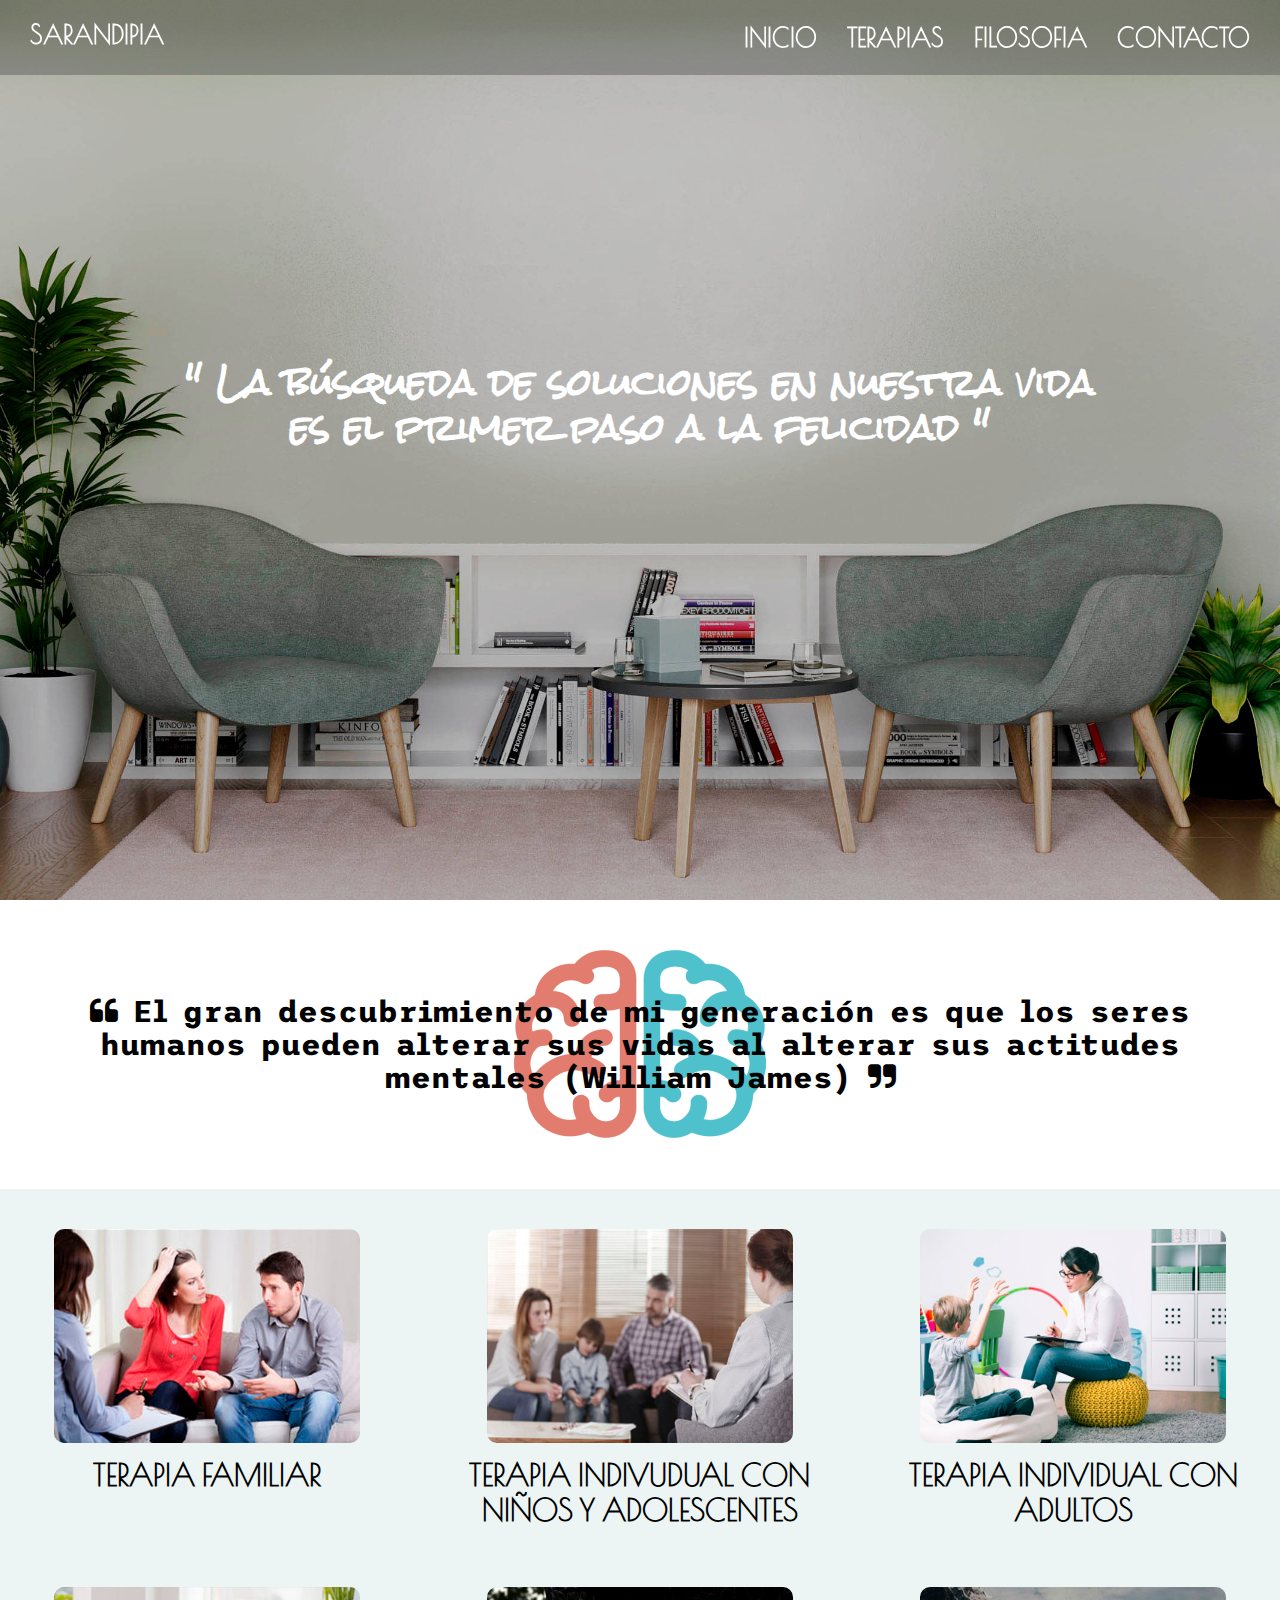
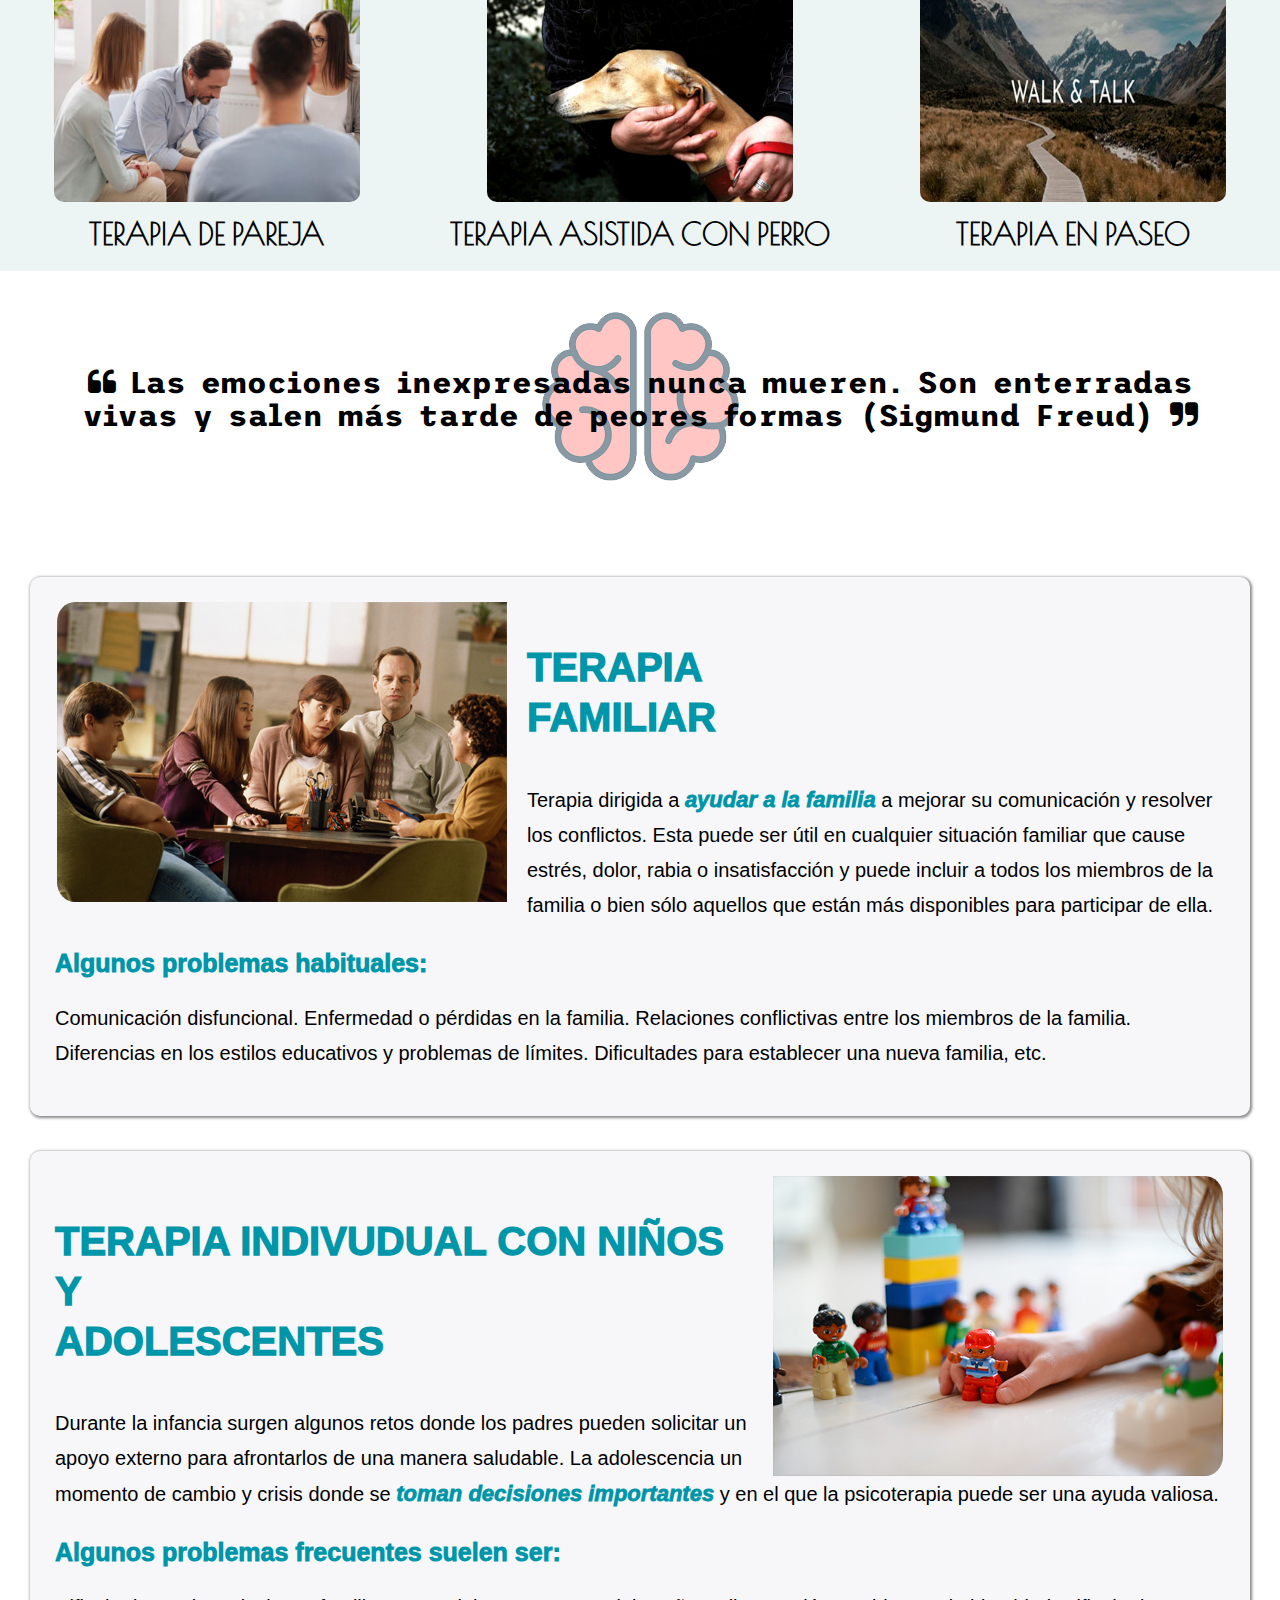
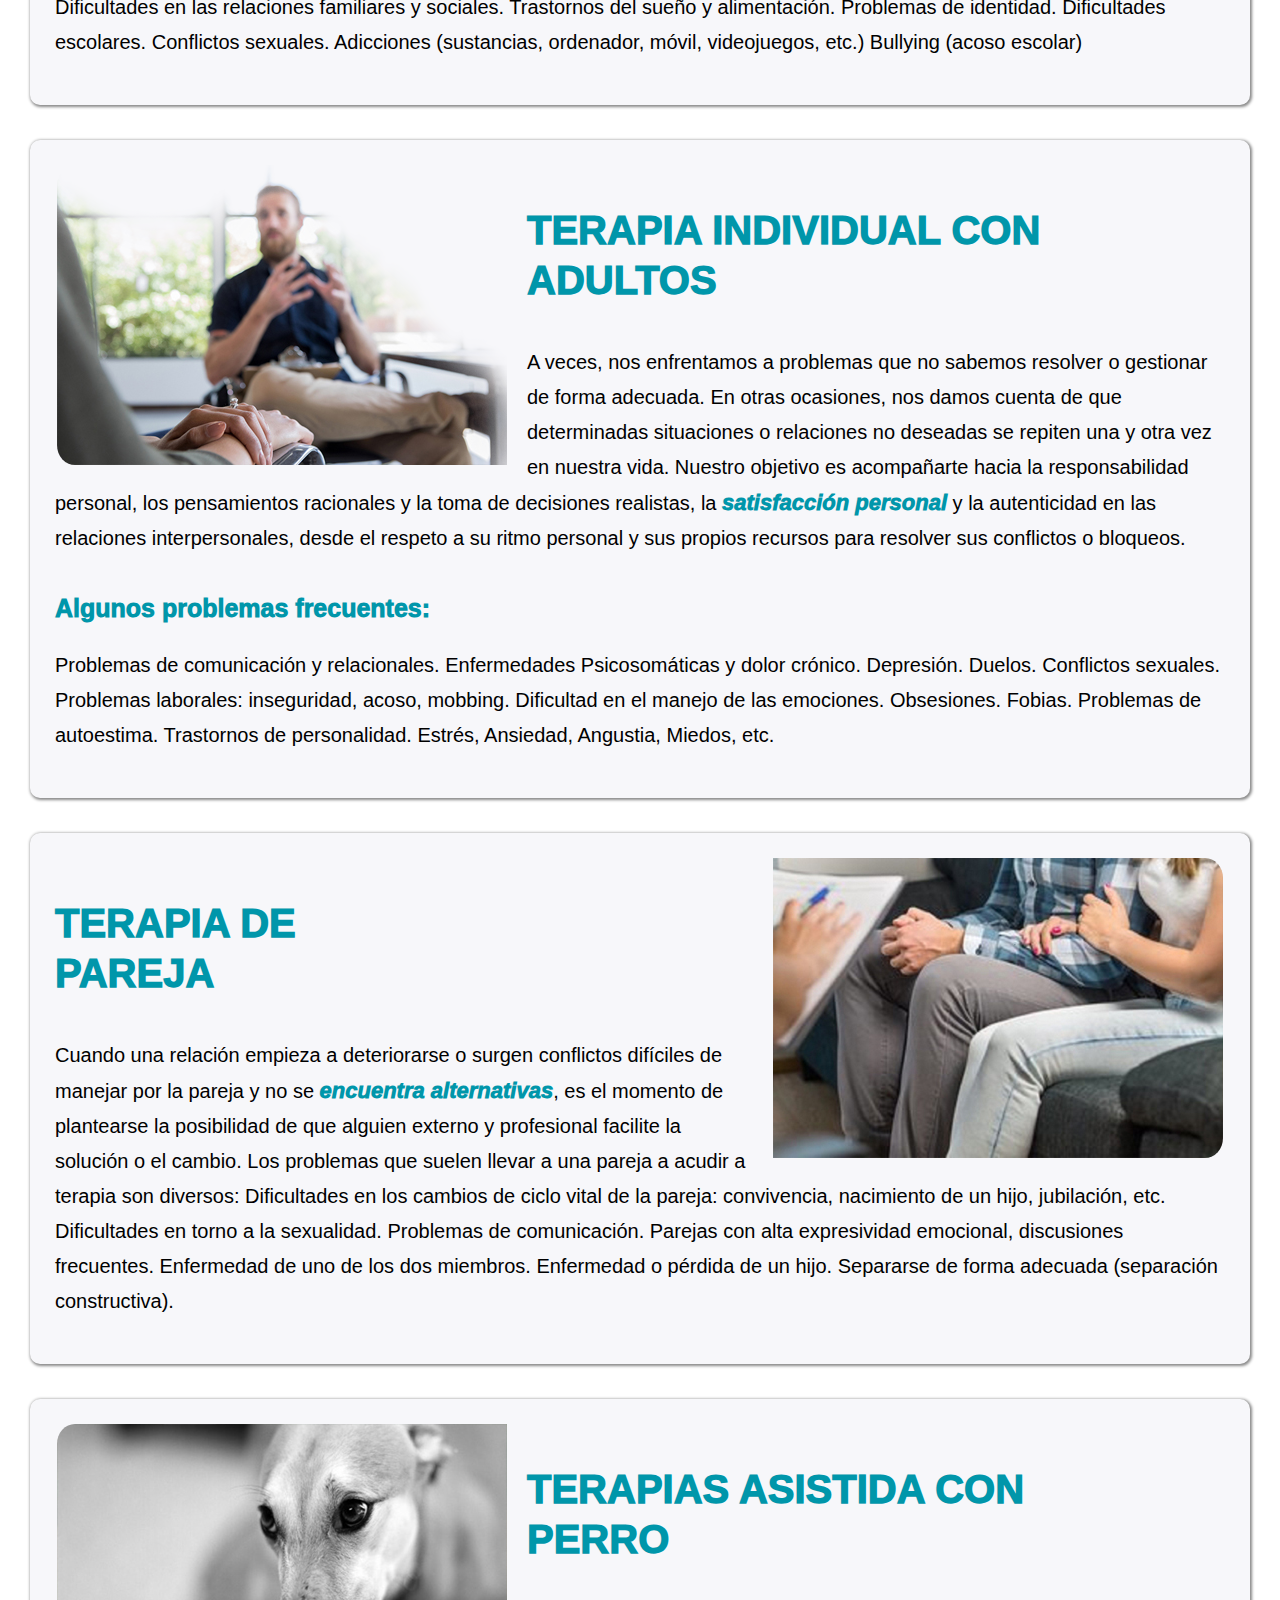
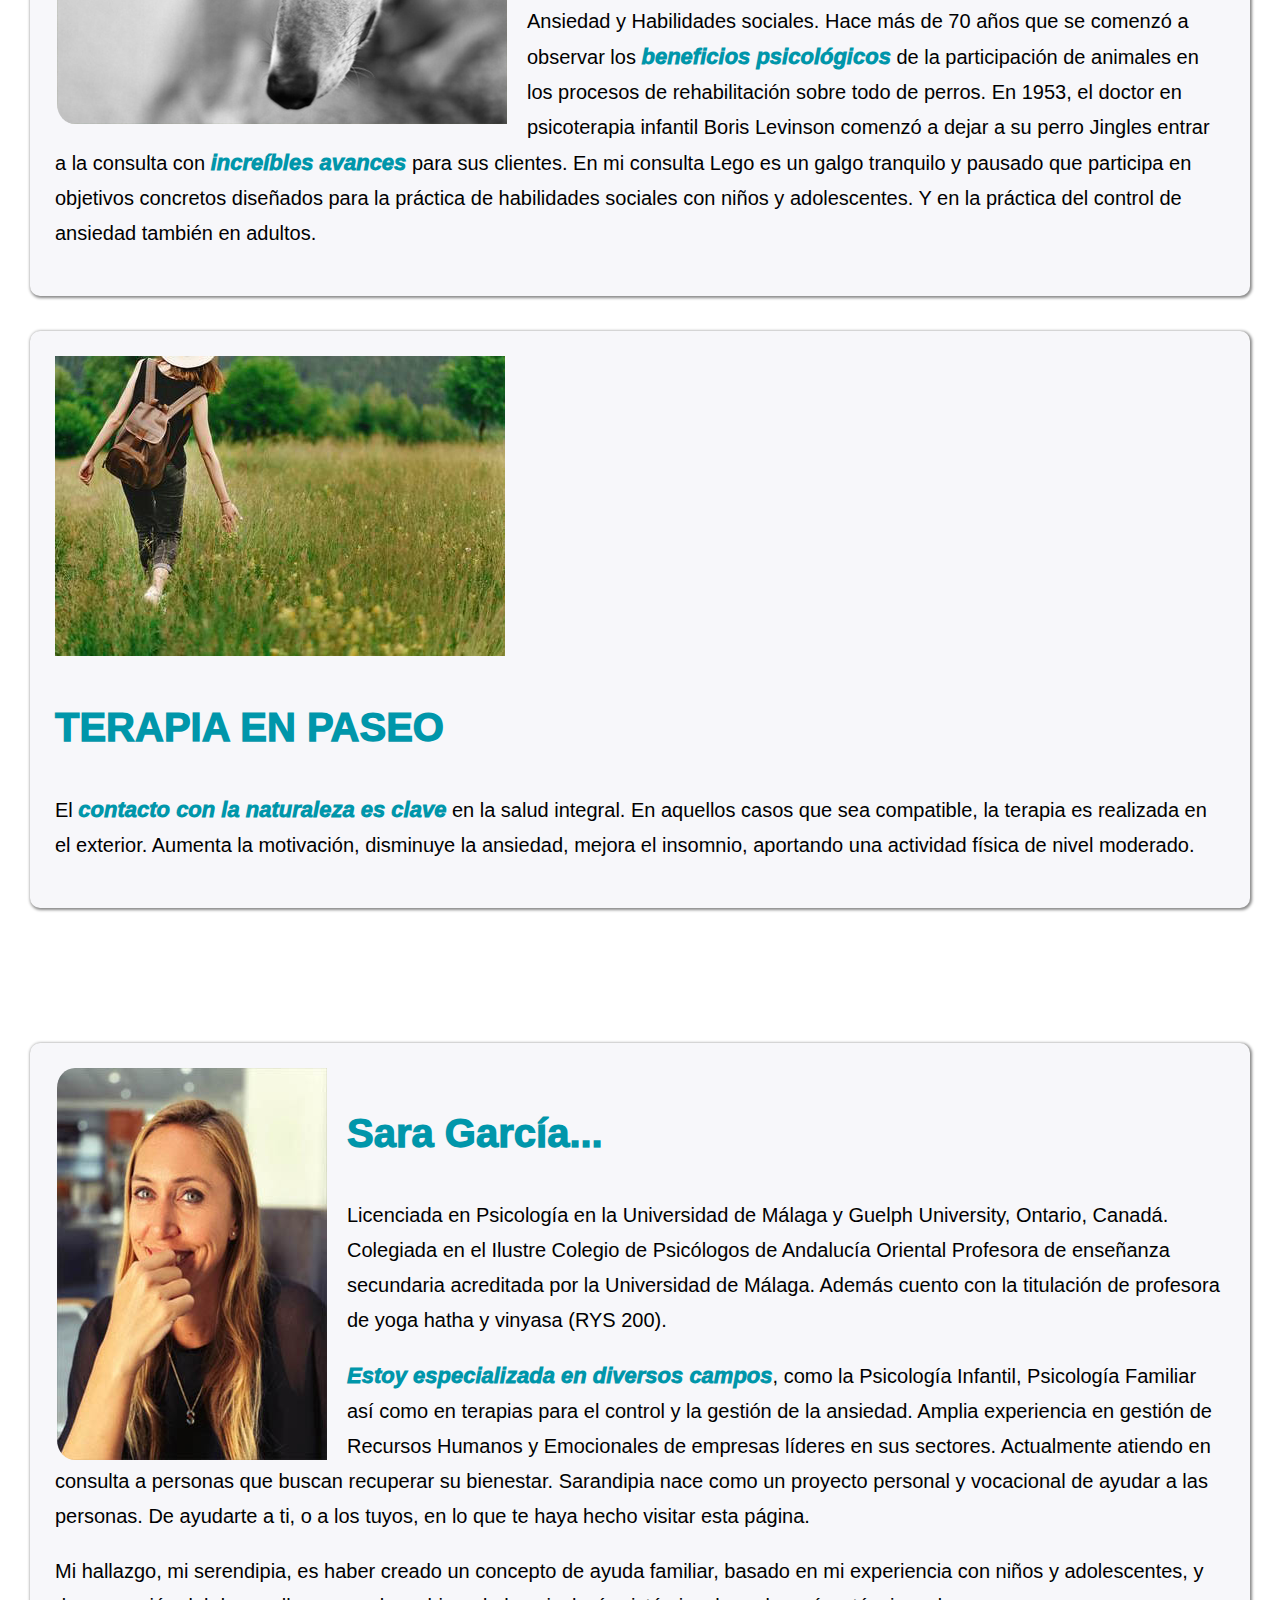
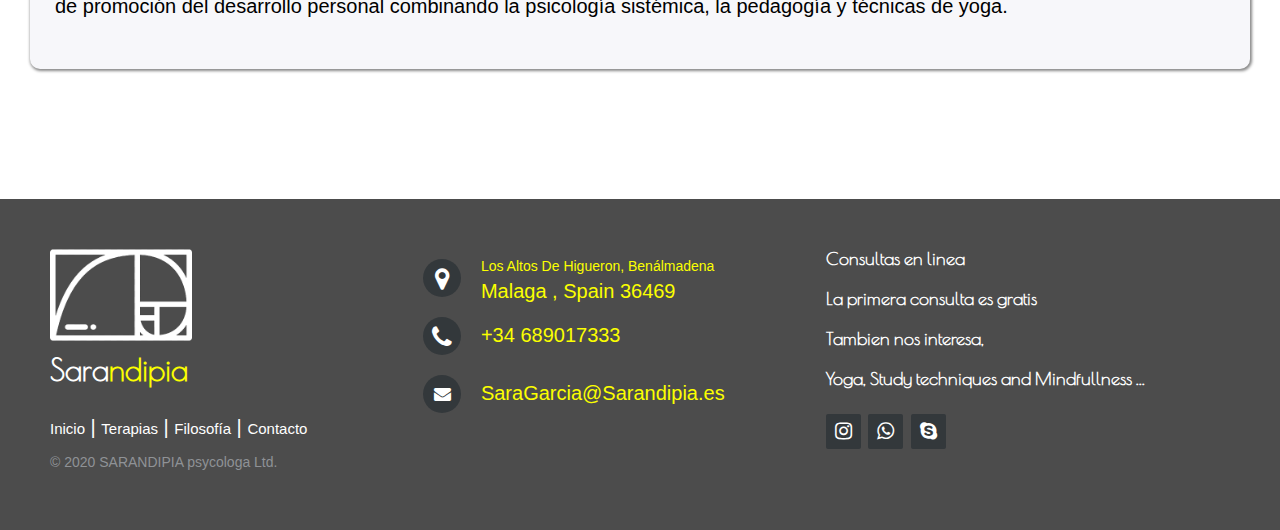
==== commit a35d401c: "Add files via upload" ====
--- a/index.html
+++ b/index.html
@@ -64,7 +64,7 @@
             </div>
             <!-------------------------------------QUOTE------------------------------------------------->
             <!-------------------------------------GRID-------------------------------------------------->
-            <div class="linkboxes">
+            <div class="linkboxes" id="terapias">
                 <div class="linkbox">
                     <div class="container3">
                         <a href="#terafam" style="text-decoration: none; color: black ;">
@@ -128,7 +128,7 @@
             </div>
         </div>
         <!-----------------------------------------TERAPIAS----------------------------------------------->
-        <div class="main" id="terapias">
+        <div class="main">
             <section class="textblock" id="terafam">
                 <img src="img/family.jpg" alt="familia en terapia" class="pic1">
                 <h3 >TERAPIA <div class="blacks">FAMILIAR</div></h3>
@@ -217,7 +217,7 @@
                 </p>
             </section><br> 
             <section class="textblock" id="terapaseo">
-                <img src="img/paseo.jpg" alt="Terapia con perro" class="pic2">
+                <img src="img/paseo.jpg" alt="Terapia con perro" class="pic2a">
                 <h3>TERAPIA EN PASEO</h3>
                 <p> El <span class="highlightme">contacto con la naturaleza es clave</span> en la salud integral. En aquellos casos que sea compatible, 
                     la terapia es realizada en el exterior. Aumenta la motivación, disminuye la ansiedad, mejora el insomnio, 
@@ -275,7 +275,7 @@
                     <span>Consultas en linea</span>
                     <span>La primera consulta es gratis</span>
                     <span>Tambien nos interesa,</span>
-                    <span>Yoga, Study aid, Mindfullness ...</span>
+                    <span>Yoga, Study techniques and Mindfullness ...</span>
                 <div class="footer-icons">
                     <a href="http://www.instagram.com/sarandipia.es/."><i class="fa fa-instagram"></i></a>
                     <a href="https://api.whatsapp.com/send?phone=34689017333"><i class="fa fa-whatsapp"></i></a>
